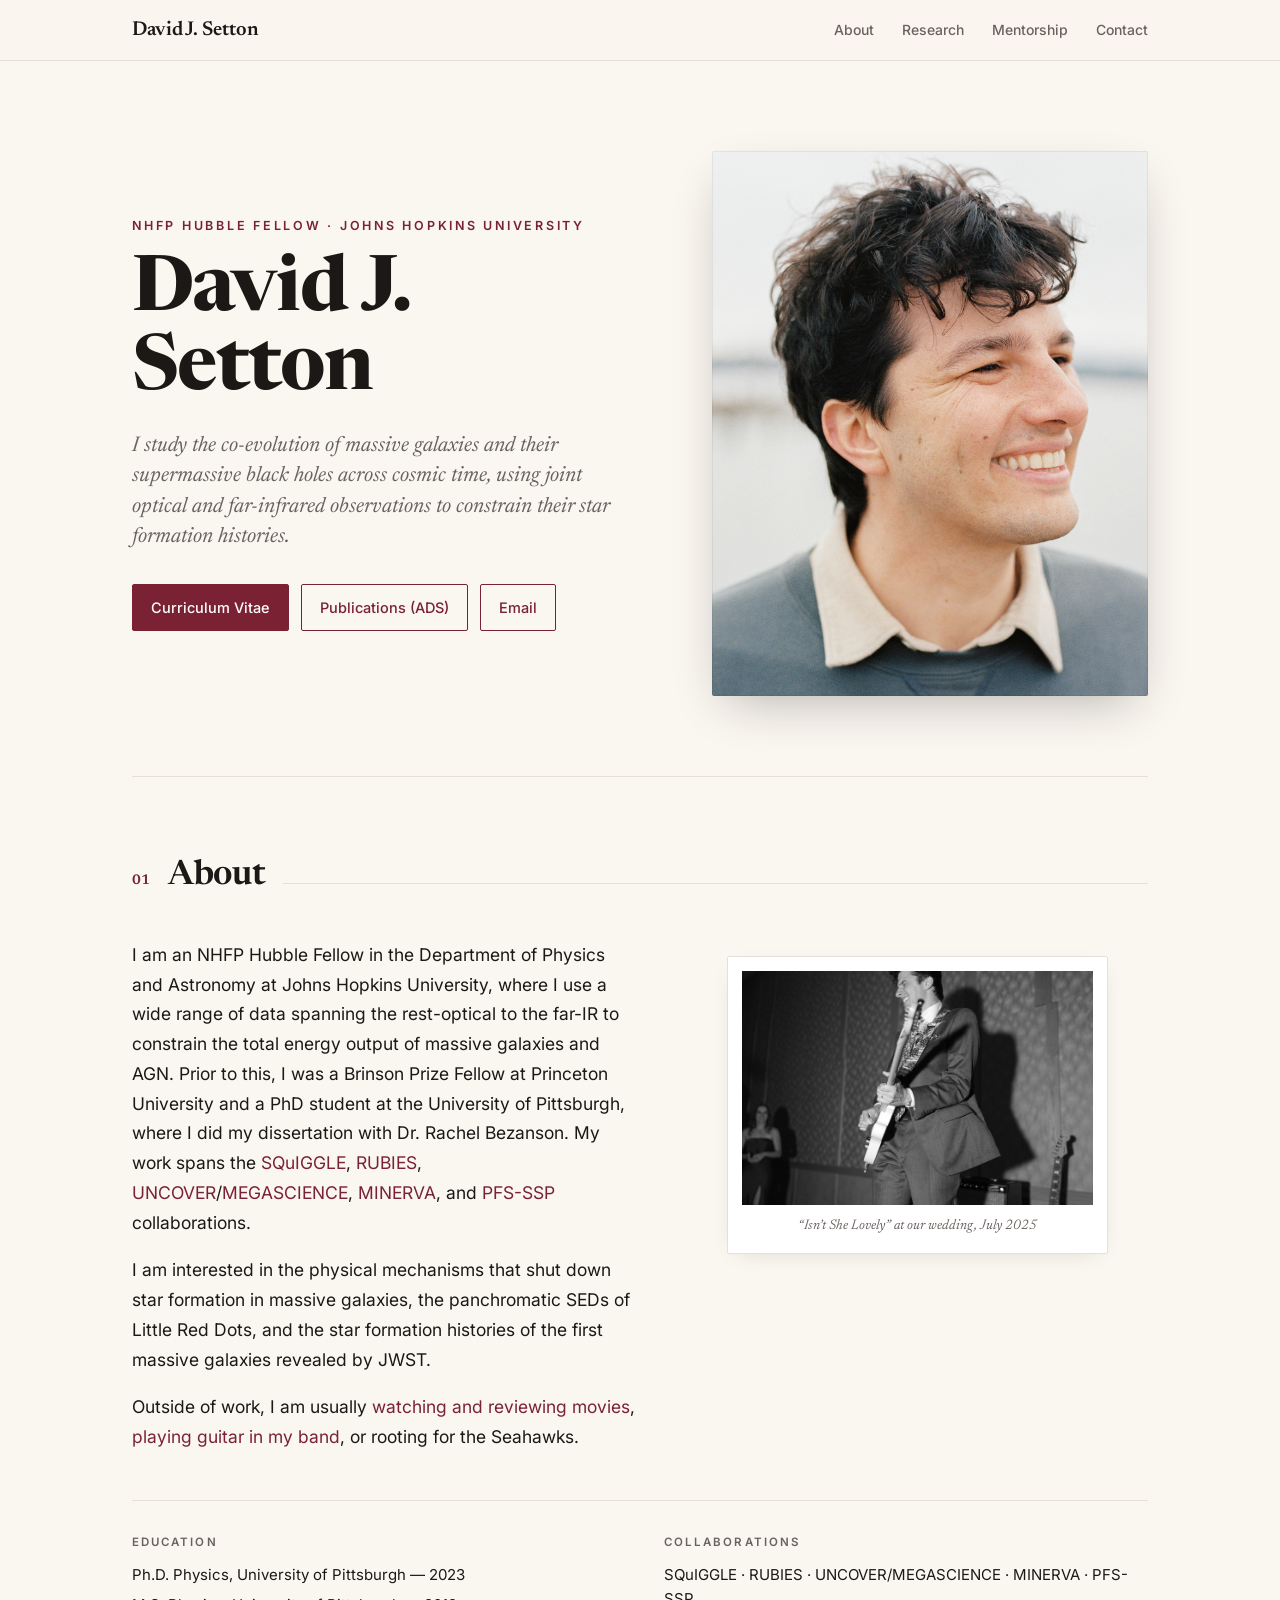
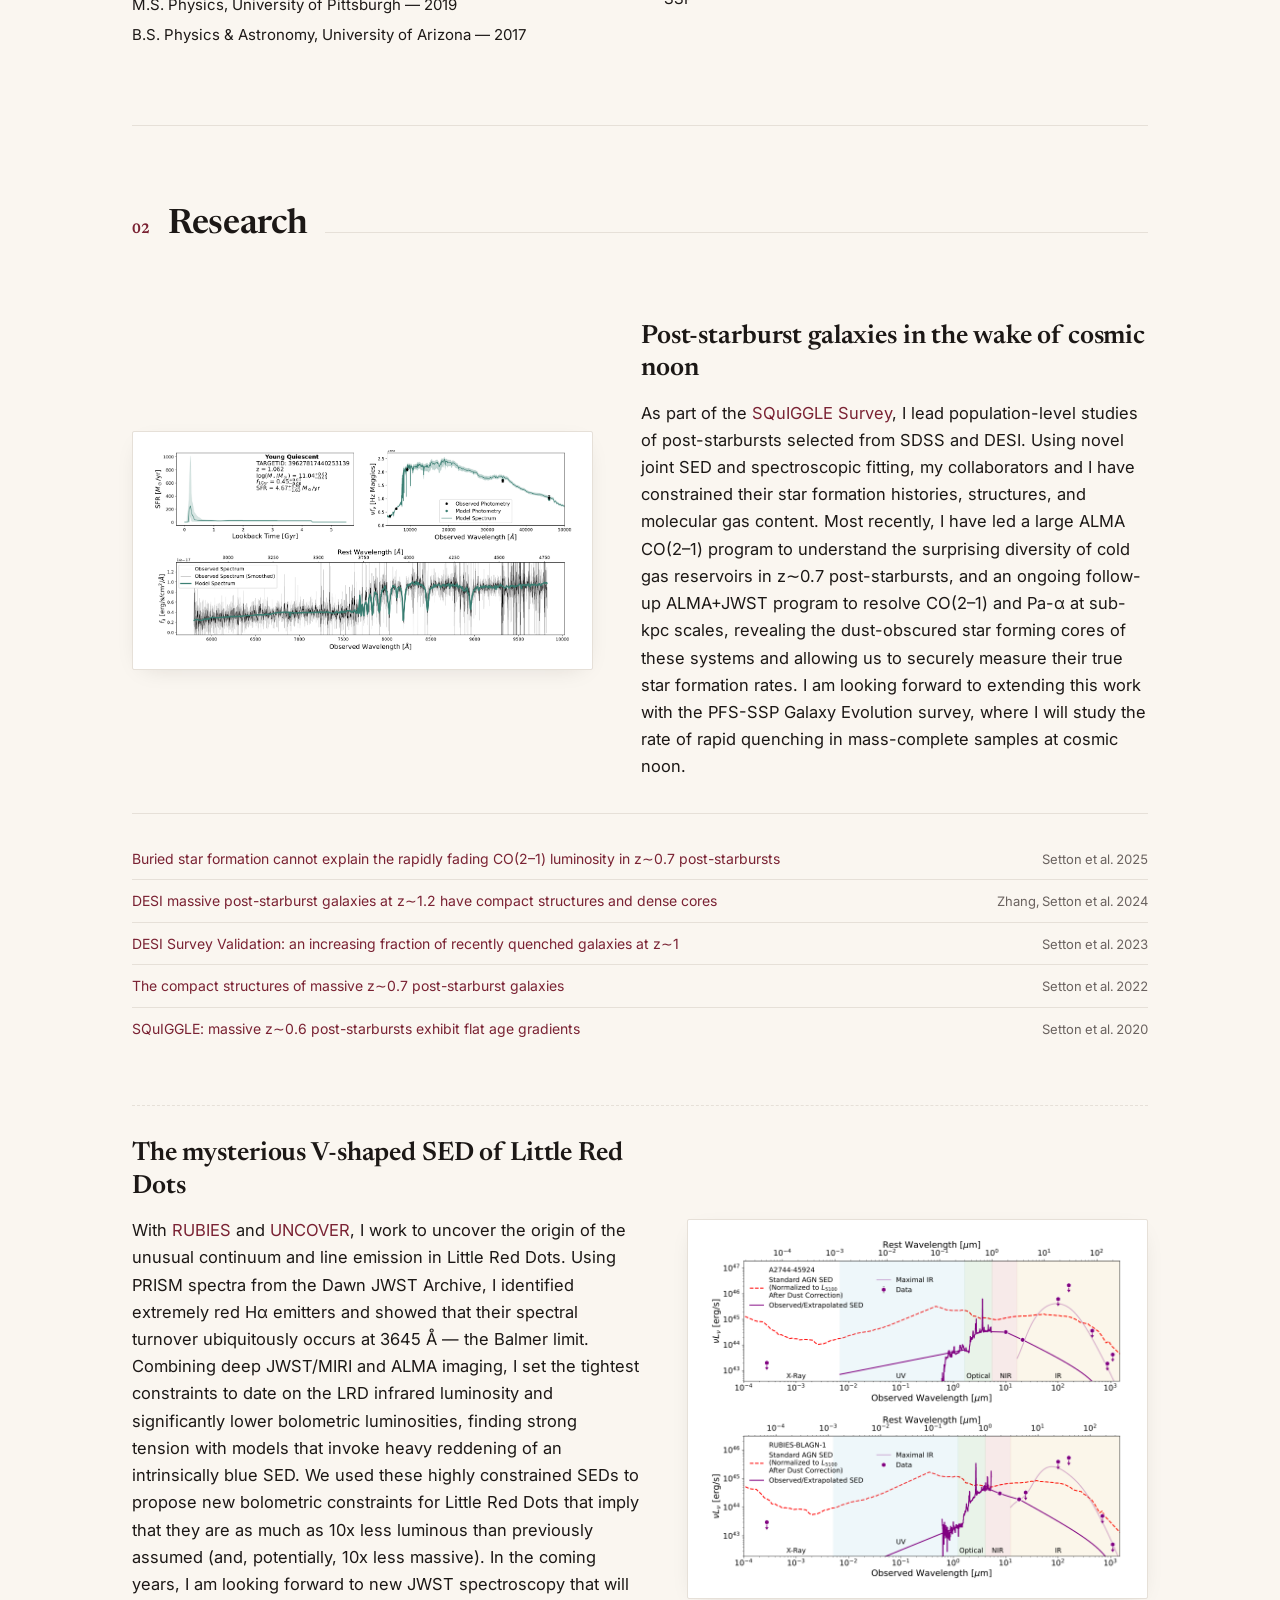
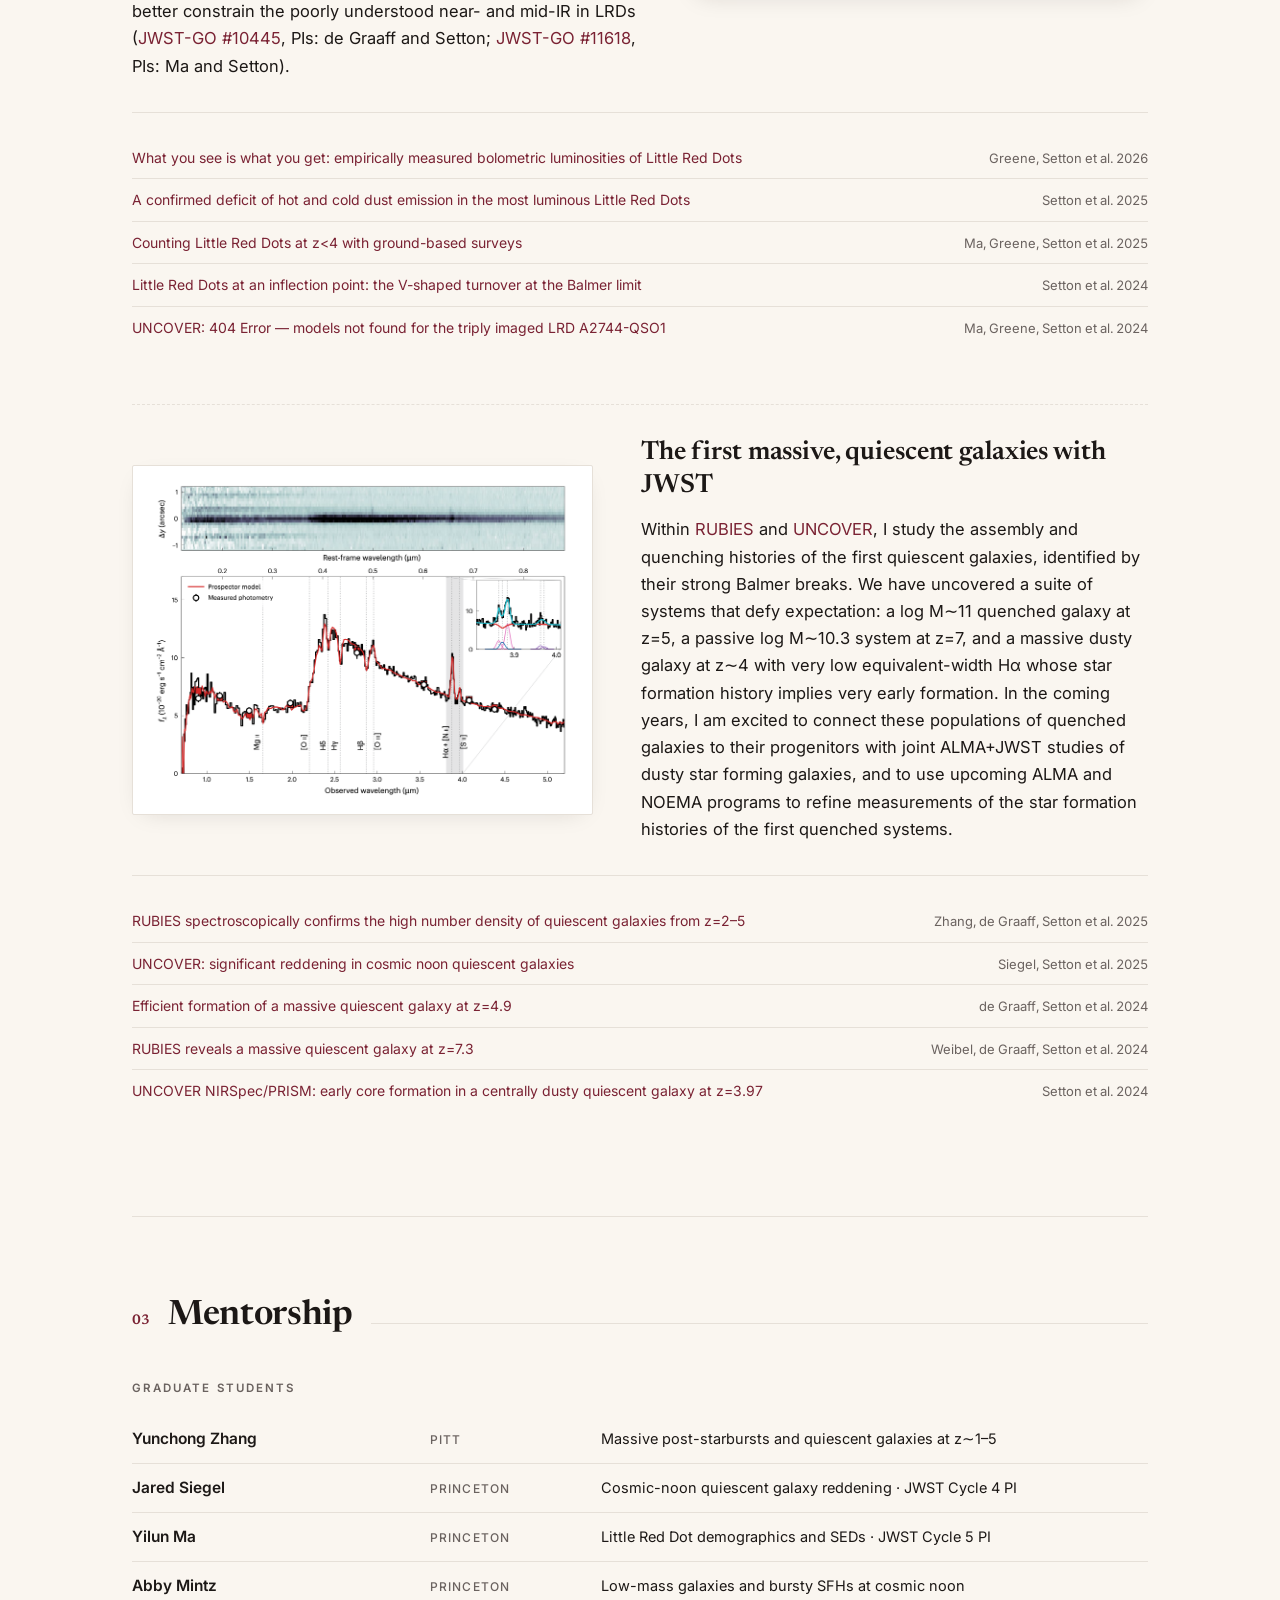
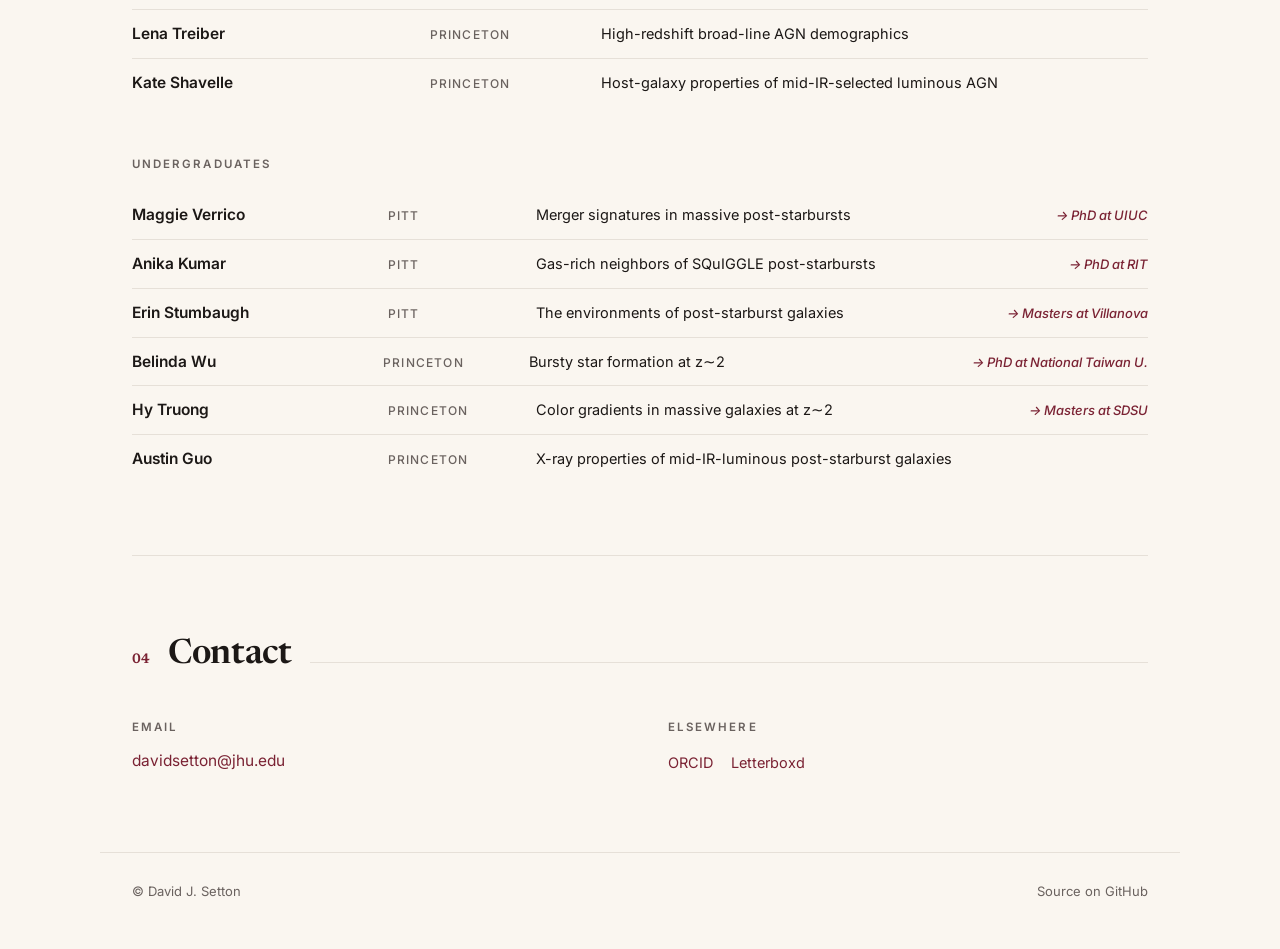
==== index.html @ 5618e0fa "Personal site: About — add prior positions sentence Note Brinson Prize Fellowship at Princeton and P" ====
<!doctype html>
<html lang="en">
<head>
  <meta charset="utf-8">
  <meta name="viewport" content="width=device-width, initial-scale=1">
  <title>David J. Setton — Astrophysicist</title>
  <meta name="description" content="David J. Setton — NHFP Hubble Fellow at Johns Hopkins University. Spectral energy distribution modeling of massive galaxies across cosmic time.">
  <link rel="preconnect" href="https://fonts.googleapis.com">
  <link rel="preconnect" href="https://fonts.gstatic.com" crossorigin>
  <link href="https://fonts.googleapis.com/css2?family=Newsreader:ital,opsz,wght@0,6..72,400..700;1,6..72,400..600&family=Inter:wght@400;500;600&display=swap" rel="stylesheet">
  <link rel="stylesheet" href="assets/css/main.css">
</head>
<body>

<nav class="top">
  <div class="inner">
    <span class="name">David&nbsp;J.&nbsp;Setton</span>
    <ul>
      <li><a href="#about">About</a></li>
      <li><a href="#research">Research</a></li>
      <li><a href="#mentorship">Mentorship</a></li>
      <li><a href="#contact">Contact</a></li>
    </ul>
  </div>
</nav>

<main>

  <section class="hero">
    <div>
      <p class="eyebrow">
        NHFP Hubble Fellow · Johns Hopkins University
      </p>
      <h1>David&nbsp;J.<br>Setton</h1>
      <p class="lede">I study the co-evolution of massive galaxies and their supermassive black holes across cosmic time, using joint optical and far-infrared observations to constrain their star formation histories.</p>
      <div class="cta">
        <a href="assets/pdfs/CV_August_31_2026.pdf">Curriculum Vitae</a>
        <a href="https://ui.adsabs.harvard.edu/search/q=%20author%3A%22setton%2C%20david%22&sort=date%20desc%2C%20bibcode%20desc">Publications (ADS)</a>
        <a href="mailto:davidsetton@jhu.edu">Email</a>
      </div>
    </div>
    <div class="hero-img">
      <img src="images/engagement_headshot.jpeg" alt="David J. Setton">
    </div>
  </section>

  <section id="about">
    <div class="section-head">
      <span class="num">01</span>
      <h2>About</h2>
      <span class="rule"></span>
    </div>
    <div class="about-layout">
      <div class="about-top">
        <div class="content">
          <p>I am an NHFP Hubble Fellow in the Department of Physics and Astronomy at Johns Hopkins University, where I use a wide range of data spanning the rest-optical to the far-IR to constrain the total energy output of massive galaxies and AGN. Prior to this, I was a Brinson Prize Fellow at Princeton University and a PhD student at the University of Pittsburgh, where I did my dissertation with Dr. Rachel Bezanson. My work spans the <a href="http://squigglesurvey.github.io">SQuIGGLE</a>, <a href="https://annadeg.github.io/projects/RUBIES/">RUBIES</a>, <a href="https://jwst-uncover.github.io/">UNCOVER</a>/<a href="https://jwst-uncover.github.io/megascience/">MEGASCIENCE</a>, <a href="https://minerva.colorado.edu/">MINERVA</a>, and <a href="https://ui.adsabs.harvard.edu/abs/2022arXiv220614908G/abstract">PFS-SSP</a> collaborations.</p>
          <p>I am interested in the physical mechanisms that shut down star formation in massive galaxies, the panchromatic SEDs of Little Red Dots, and the star formation histories of the first massive galaxies revealed by JWST.</p>
          <p>Outside of work, I am usually <a href="https://letterboxd.com/davidsetton/">watching and reviewing movies</a>, <a href="https://www.youtube.com/watch?v=kAU-MHYpImw">playing guitar in my band</a>, or rooting for the Seahawks.</p>
        </div>
        <figure class="figure">
          <img src="images/guitar_reception.jpg" alt='David playing "Isn&rsquo;t She Lovely" at his wedding reception'>
          <figcaption>“Isn&rsquo;t She Lovely” at our wedding, July 2025</figcaption>
        </figure>
      </div>
      <div class="about-meta">
        <div class="meta">
          <h4>Education</h4>
          <p>Ph.D. Physics, University of Pittsburgh — 2023</p>
          <p>M.S. Physics, University of Pittsburgh — 2019</p>
          <p>B.S. Physics &amp; Astronomy, University of Arizona — 2017</p>
        </div>
        <div class="meta">
          <h4>Collaborations</h4>
          <p>SQuIGGLE · RUBIES · UNCOVER/MEGASCIENCE · MINERVA · PFS-SSP</p>
        </div>
      </div>
    </div>
  </section>

  <section id="research">
    <div class="section-head">
      <span class="num">02</span>
      <h2>Research</h2>
      <span class="rule"></span>
    </div>

    <div class="research-item">
      <div class="research-top">
        <div class="figure"><img src="images/psb_spec_fit.png" alt="SED + spectral fit of a post-starburst galaxy"></div>
        <div class="content">
          <h3>Post-starburst galaxies in the wake of cosmic noon</h3>
          <p>As part of the <a href="http://squigglesurvey.github.io">SQuIGGLE Survey</a>, I lead population-level studies of post-starbursts selected from SDSS and DESI. Using novel joint SED and spectroscopic fitting, my collaborators and I have constrained their star formation histories, structures, and molecular gas content. Most recently, I have led a large ALMA CO(2–1) program to understand the surprising diversity of cold gas reservoirs in z∼0.7 post-starbursts, and an ongoing follow-up ALMA+JWST program to resolve CO(2–1) and Pa-α at sub-kpc scales, revealing the dust-obscured star forming cores of these systems and allowing us to securely measure their true star formation rates. I am looking forward to extending this work with the PFS-SSP Galaxy Evolution survey, where I will study the rate of rapid quenching in mass-complete samples at cosmic noon.</p>
        </div>
      </div>
      <ul class="papers">
        <li><a href="https://ui.adsabs.harvard.edu/abs/2025arXiv250900148S/abstract">Buried star formation cannot explain the rapidly fading CO(2–1) luminosity in z∼0.7 post-starbursts</a><span class="authors">Setton et al. 2025</span></li>
        <li><a href="https://ui.adsabs.harvard.edu/abs/2024ApJ...976...36Z/abstract">DESI massive post-starburst galaxies at z∼1.2 have compact structures and dense cores</a><span class="authors">Zhang, Setton et al. 2024</span></li>
        <li><a href="https://ui.adsabs.harvard.edu/abs/2023ApJ...947L..31S/abstract">DESI Survey Validation: an increasing fraction of recently quenched galaxies at z∼1</a><span class="authors">Setton et al. 2023</span></li>
        <li><a href="https://ui.adsabs.harvard.edu/abs/2022ApJ...931...51S/abstract">The compact structures of massive z∼0.7 post-starburst galaxies</a><span class="authors">Setton et al. 2022</span></li>
        <li><a href="https://ui.adsabs.harvard.edu/abs/2020ApJ...905...79S/abstract">SQuIGGLE: massive z∼0.6 post-starbursts exhibit flat age gradients</a><span class="authors">Setton et al. 2020</span></li>
      </ul>
    </div>

    <div class="research-item reverse">
      <div class="research-top">
        <div class="figure"><img src="images/Greene26.png" alt="Panchromatic SEDs of Little Red Dots"></div>
        <div class="content">
          <h3>The mysterious V-shaped SED of Little Red Dots</h3>
          <p>With <a href="https://annadeg.github.io/projects/RUBIES/">RUBIES</a> and <a href="https://jwst-uncover.github.io/">UNCOVER</a>, I work to uncover the origin of the unusual continuum and line emission in Little Red Dots. Using PRISM spectra from the Dawn JWST Archive, I identified extremely red Hα emitters and showed that their spectral turnover ubiquitously occurs at 3645 Å — the Balmer limit. Combining deep JWST/MIRI and ALMA imaging, I set the tightest constraints to date on the LRD infrared luminosity and significantly lower bolometric luminosities, finding strong tension with models that invoke heavy reddening of an intrinsically blue SED. We used these highly constrained SEDs to propose new bolometric constraints for Little Red Dots that imply that they are as much as 10x less luminous than previously assumed (and, potentially, 10x less massive). In the coming years, I am looking forward to new JWST spectroscopy that will better constrain the poorly understood near- and mid-IR in LRDs (<a href="https://www.stsci.edu/jwst/science-execution/program-information?id=10445">JWST-GO #10445</a>, PIs: de Graaff and Setton; <a href="https://www.stsci.edu/jwst/science-execution/program-information?id=11618">JWST-GO #11618</a>, PIs: Ma and Setton).</p>
        </div>
      </div>
      <ul class="papers">
        <li><a href="https://ui.adsabs.harvard.edu/abs/2025arXiv250905434G/abstract">What you see is what you get: empirically measured bolometric luminosities of Little Red Dots</a><span class="authors">Greene, Setton et al. 2026</span></li>
        <li><a href="https://ui.adsabs.harvard.edu/abs/2025arXiv250302059S/abstract">A confirmed deficit of hot and cold dust emission in the most luminous Little Red Dots</a><span class="authors">Setton et al. 2025</span></li>
        <li><a href="https://ui.adsabs.harvard.edu/abs/2025arXiv250408032M/abstract">Counting Little Red Dots at z&lt;4 with ground-based surveys</a><span class="authors">Ma, Greene, Setton et al. 2025</span></li>
        <li><a href="https://ui.adsabs.harvard.edu/abs/2024arXiv241103424S/abstract">Little Red Dots at an inflection point: the V-shaped turnover at the Balmer limit</a><span class="authors">Setton et al. 2024</span></li>
        <li><a href="https://ui.adsabs.harvard.edu/abs/2024arXiv241006257M/abstract">UNCOVER: 404 Error — models not found for the triply imaged LRD A2744-QSO1</a><span class="authors">Ma, Greene, Setton et al. 2024</span></li>
      </ul>
    </div>

    <div class="research-item">
      <div class="research-top">
        <div class="figure"><img src="images/z5_qg_sfh.png" alt="Star formation history of a z=5 quiescent galaxy"></div>
        <div class="content">
          <h3>The first massive, quiescent galaxies with JWST</h3>
          <p>Within <a href="https://annadeg.github.io/projects/RUBIES/">RUBIES</a> and <a href="https://jwst-uncover.github.io/">UNCOVER</a>, I study the assembly and quenching histories of the first quiescent galaxies, identified by their strong Balmer breaks. We have uncovered a suite of systems that defy expectation: a log M∼11 quenched galaxy at z=5, a passive log M∼10.3 system at z=7, and a massive dusty galaxy at z∼4 with very low equivalent-width Hα whose star formation history implies very early formation. In the coming years, I am excited to connect these populations of quenched galaxies to their progenitors with joint ALMA+JWST studies of dusty star forming galaxies, and to use upcoming ALMA and NOEMA programs to refine measurements of the star formation histories of the first quenched systems.</p>
        </div>
      </div>
      <ul class="papers">
        <li><a href="https://ui.adsabs.harvard.edu/abs/2025arXiv250808577Z/abstract">RUBIES spectroscopically confirms the high number density of quiescent galaxies from z=2–5</a><span class="authors">Zhang, de Graaff, Setton et al. 2025</span></li>
        <li><a href="https://ui.adsabs.harvard.edu/abs/2025ApJ...985..125S/abstract">UNCOVER: significant reddening in cosmic noon quiescent galaxies</a><span class="authors">Siegel, Setton et al. 2025</span></li>
        <li><a href="https://ui.adsabs.harvard.edu/abs/2024NatAs.tmp..284D/abstract">Efficient formation of a massive quiescent galaxy at z=4.9</a><span class="authors">de Graaff, Setton et al. 2024</span></li>
        <li><a href="https://ui.adsabs.harvard.edu/abs/2024arXiv240903829W/abstract">RUBIES reveals a massive quiescent galaxy at z=7.3</a><span class="authors">Weibel, de Graaff, Setton et al. 2024</span></li>
        <li><a href="https://ui.adsabs.harvard.edu/abs/2024ApJ...974..145S/abstract">UNCOVER NIRSpec/PRISM: early core formation in a centrally dusty quiescent galaxy at z=3.97</a><span class="authors">Setton et al. 2024</span></li>
      </ul>
    </div>
  </section>

  <section id="mentorship">
    <div class="section-head">
      <span class="num">03</span>
      <h2>Mentorship</h2>
      <span class="rule"></span>
    </div>

    <div class="students-block">
      <h4 class="students-heading">Graduate Students</h4>
      <ul class="students-list">
        <li>
          <a class="name" href="https://yunchongzhang-astro.github.io/">Yunchong Zhang</a>
          <span class="school">Pitt</span>
          <span class="topic">Massive post-starbursts and quiescent galaxies at z∼1–5</span>
        </li>
        <li>
          <a class="name" href="https://jaredcsiegel.github.io/">Jared Siegel</a>
          <span class="school">Princeton</span>
          <span class="topic">Cosmic-noon quiescent galaxy reddening · JWST Cycle 4 PI</span>
        </li>
        <li>
          <a class="name" href="https://web.astro.princeton.edu/people/yilun-ma">Yilun Ma</a>
          <span class="school">Princeton</span>
          <span class="topic">Little Red Dot demographics and SEDs · JWST Cycle 5 PI</span>
        </li>
        <li>
          <a class="name" href="https://web.astro.princeton.edu/people/abby-mintz">Abby Mintz</a>
          <span class="school">Princeton</span>
          <span class="topic">Low-mass galaxies and bursty SFHs at cosmic noon</span>
        </li>
        <li>
          <a class="name" href="https://web.astro.princeton.edu/people/helena-treiber">Lena Treiber</a>
          <span class="school">Princeton</span>
          <span class="topic">High-redshift broad-line AGN demographics</span>
        </li>
        <li>
          <a class="name" href="https://web.astro.princeton.edu/people/kate-shavelle">Kate Shavelle</a>
          <span class="school">Princeton</span>
          <span class="topic">Host-galaxy properties of mid-IR-selected luminous AGN</span>
        </li>
      </ul>
    </div>

    <div class="students-block">
      <h4 class="students-heading">Undergraduates</h4>
      <ul class="students-list alumni">
        <li>
          <a class="name" href="https://mverrico.github.io/">Maggie Verrico</a>
          <span class="school">Pitt</span>
          <span class="topic">Merger signatures in massive post-starbursts</span>
          <span class="placement">→ PhD at UIUC</span>
        </li>
        <li>
          <a class="name" href="https://anika-kumar.github.io/">Anika Kumar</a>
          <span class="school">Pitt</span>
          <span class="topic">Gas-rich neighbors of SQuIGGLE post-starbursts</span>
          <span class="placement">→ PhD at RIT</span>
        </li>
        <li>
          <span class="name">Erin Stumbaugh</span>
          <span class="school">Pitt</span>
          <span class="topic">The environments of post-starburst galaxies</span>
          <span class="placement">→ Masters at Villanova</span>
        </li>
        <li>
          <span class="name">Belinda Wu</span>
          <span class="school">Princeton</span>
          <span class="topic">Bursty star formation at z∼2</span>
          <span class="placement">→ PhD at National Taiwan U.</span>
        </li>
        <li>
          <span class="name">Hy Truong</span>
          <span class="school">Princeton</span>
          <span class="topic">Color gradients in massive galaxies at z∼2</span>
          <span class="placement">→ Masters at SDSU</span>
        </li>
        <li>
          <span class="name">Austin Guo</span>
          <span class="school">Princeton</span>
          <span class="topic">X-ray properties of mid-IR-luminous post-starburst galaxies</span>
          <span class="placement"></span>
        </li>
      </ul>
    </div>
  </section>

  <section id="contact">
    <div class="section-head">
      <span class="num">04</span>
      <h2>Contact</h2>
      <span class="rule"></span>
    </div>
    <div class="contact-grid">
      <div>
        <h4>Email</h4>
        <p><a href="mailto:davidsetton@jhu.edu">davidsetton@jhu.edu</a></p>
      </div>
      <div>
        <h4>Elsewhere</h4>
        <div class="socials">
          <a href="https://orcid.org/0000-0003-4075-7393">ORCID</a>
          <a href="https://letterboxd.com/davidsetton/">Letterboxd</a>
        </div>
      </div>
    </div>
  </section>

</main>

<footer>
  <span>© David J. Setton</span>
  <span><a href="https://github.com/davidjsetton/davidjsetton.github.io">Source on GitHub</a></span>
</footer>

</body>
</html>
---- assets/css/main.css ----
:root {
  --ink: #1c1816;
  --muted: #6a625f;
  --rule: #e6e0d8;
  --bg: #faf6f0;
  --panel: #ffffff;
  --accent: #7a2233;
  --accent-soft: #b7556a;
  --max: 1080px;
  --display: "Newsreader", "Times New Roman", serif;
  --sans: "Inter", -apple-system, BlinkMacSystemFont, "Segoe UI", Helvetica, Arial, sans-serif;
}
* { box-sizing: border-box; }
html { scroll-behavior: smooth; }
body {
  margin: 0;
  font-family: var(--sans);
  font-size: 16.5px;
  line-height: 1.6;
  color: var(--ink);
  background: var(--bg);
  -webkit-font-smoothing: antialiased;
}
a { color: var(--accent); text-decoration: none; }
a:hover { text-decoration: underline; text-decoration-thickness: 1px; text-underline-offset: 3px; }

/* TOP NAV */
nav.top {
  position: sticky; top: 0; z-index: 10;
  background: rgba(250,246,240,0.94);
  backdrop-filter: saturate(180%) blur(10px);
  border-bottom: 1px solid var(--rule);
}
nav.top .inner {
  max-width: var(--max); margin: 0 auto;
  display: flex; justify-content: space-between; align-items: center;
  padding: 14px 32px;
}
nav.top .name {
  font-family: var(--display); font-size: 20px; font-weight: 600;
  font-variation-settings: "opsz" 24;
  letter-spacing: -0.005em;
}
nav.top ul { display: flex; gap: 28px; list-style: none; margin: 0; padding: 0; font-size: 14px; }
nav.top a { color: var(--muted); font-weight: 500; }
nav.top a:hover { color: var(--accent); text-decoration: none; }

main { max-width: var(--max); margin: 0 auto; padding: 0 32px; }

/* HERO */
.hero {
  display: grid;
  grid-template-columns: 1.2fr 1fr;
  gap: 56px;
  align-items: center;
  padding: 90px 0 80px;
  border-bottom: 1px solid var(--rule);
}
.hero .eyebrow {
  font-size: 12.5px;
  text-transform: uppercase;
  letter-spacing: 0.22em;
  color: var(--accent);
  font-weight: 600;
  margin: 0 0 6px;
  line-height: 1.5;
}
.hero .eyebrow .sub {
  display: block;
  color: var(--muted);
  font-weight: 500;
  letter-spacing: 0.18em;
  margin-top: 4px;
}
.hero h1 {
  font-family: var(--display);
  font-size: clamp(48px, 6vw, 80px);
  line-height: 1.02;
  font-weight: 700;
  font-variation-settings: "opsz" 72;
  margin: 18px 0 22px;
  letter-spacing: -0.02em;
}
.hero .lede {
  font-family: var(--display);
  font-size: 21px;
  font-weight: 400;
  font-style: italic;
  font-variation-settings: "opsz" 36;
  color: var(--muted);
  line-height: 1.45;
  margin: 0 0 30px;
  max-width: 42ch;
}
.hero .cta { display: flex; gap: 12px; flex-wrap: wrap; }
.hero .cta a {
  display: inline-block;
  padding: 11px 18px;
  border: 1px solid var(--accent);
  color: var(--accent);
  font-weight: 500;
  font-size: 14.5px;
  border-radius: 2px;
  transition: background .15s, color .15s;
}
.hero .cta a:first-child { background: var(--accent); color: #fff; }
.hero .cta a:hover { background: var(--accent); color: #fff; text-decoration: none; }
.hero .cta a:first-child:hover { background: #5e1828; border-color: #5e1828; }
.hero-img {
  position: relative;
  aspect-ratio: 4 / 5;
  overflow: hidden;
  border-radius: 2px;
  box-shadow: 0 18px 48px -16px rgba(28,24,22,0.32);
}
.hero-img::after {
  content: "";
  position: absolute; inset: 0;
  box-shadow: inset 0 0 0 1px rgba(0,0,0,0.06);
}
.hero-img img { width: 100%; height: 100%; object-fit: cover; display: block; }

section { padding: 72px 0; border-bottom: 1px solid var(--rule); }
section:last-of-type { border-bottom: none; }
.section-head {
  display: flex; align-items: baseline; gap: 18px;
  margin-bottom: 36px;
}
.section-head .num {
  font-family: var(--display); font-size: 14px; color: var(--accent);
  font-feature-settings: "tnum"; font-weight: 600;
  font-variation-settings: "opsz" 14;
}
.section-head h2 {
  font-family: var(--display);
  font-size: 34px;
  font-weight: 600;
  font-variation-settings: "opsz" 60;
  margin: 0;
  letter-spacing: -0.01em;
}
.section-head .rule { flex: 1; height: 1px; background: var(--rule); }

/* MENTORSHIP */
.students-block + .students-block { margin-top: 48px; }
.students-heading {
  font-family: var(--sans); font-size: 11.5px;
  text-transform: uppercase; letter-spacing: 0.18em;
  color: var(--muted); font-weight: 600;
  margin: 0 0 18px;
}
.students-list { list-style: none; padding: 0; margin: 0; }
.students-list li {
  display: grid;
  grid-template-columns: minmax(170px, 1.3fr) minmax(110px, 0.7fr) 2.6fr;
  gap: 24px;
  align-items: baseline;
  padding: 13px 0;
  border-top: 1px solid var(--rule);
}
.students-list.alumni li {
  grid-template-columns: minmax(170px, 1.3fr) minmax(110px, 0.7fr) 2.4fr minmax(160px, auto);
}
.students-list li:first-child { border-top: none; }
.students-list .name {
  font-weight: 600; color: var(--ink);
  font-size: 15.5px; line-height: 1.3;
}
.students-list a.name { transition: color .15s; }
.students-list a.name:hover { color: var(--accent); text-decoration: none; }
.students-list .school {
  font-size: 12px; font-weight: 500;
  text-transform: uppercase; letter-spacing: 0.1em;
  color: var(--muted);
}
.students-list .topic {
  font-size: 14.5px; color: var(--ink); line-height: 1.5;
}
.students-list .placement {
  font-size: 13px; font-weight: 500; font-style: italic;
  color: var(--accent); white-space: nowrap; text-align: right;
}
/* ABOUT (prose + photo on top, education/collaborations full-width below) */
.about-layout .about-top {
  display: grid;
  grid-template-columns: 1.1fr 1fr;
  gap: 48px;
  align-items: start;
}
.about-layout .figure {
  background: var(--panel);
  padding: 14px;
  border: 1px solid var(--rule);
  border-radius: 2px;
  box-shadow: 0 6px 24px -12px rgba(28,24,22,0.18);
}
.about-layout .figure img { width: 100%; height: auto; display: block; }
.about-layout .figure figcaption {
  font-family: var(--display);
  font-size: 14px;
  color: var(--muted);
  font-style: italic;
  font-variation-settings: "opsz" 18;
  padding: 12px 4px 2px;
  text-align: center;
  line-height: 1.4;
}
.about-layout .content p {
  font-size: 17.5px; line-height: 1.7; margin: 0 0 18px; max-width: 60ch;
}
.about-layout .content p:last-of-type { margin-bottom: 0; }
.about-layout .about-meta {
  margin-top: 48px;
  padding-top: 32px;
  border-top: 1px solid var(--rule);
  display: grid;
  grid-template-columns: 1fr 1fr;
  gap: 48px;
}
.about-layout .about-meta .meta h4 {
  font-family: var(--sans); font-size: 11.5px;
  text-transform: uppercase; letter-spacing: 0.18em;
  color: var(--muted); font-weight: 600;
  margin: 0 0 12px;
}
.about-layout .about-meta .meta p {
  font-size: 15px; line-height: 1.6; margin: 0 0 6px;
}

/* RESEARCH */
.research-item { padding: 32px 0; }
.research-item + .research-item {
  border-top: 1px dashed var(--rule);
  margin-top: 24px;
}
.research-item .research-top {
  display: grid;
  grid-template-columns: 1fr 1.1fr;
  gap: 48px;
  align-items: center;
}
.research-item.reverse .research-top { grid-template-columns: 1.1fr 1fr; }
.research-item.reverse .research-top .figure { order: 2; }
.research-item .figure {
  background: var(--panel);
  padding: 18px;
  border: 1px solid var(--rule);
  border-radius: 2px;
  box-shadow: 0 6px 24px -12px rgba(28,24,22,0.18);
}
.research-item .figure img { width: 100%; height: auto; display: block; }
.research-item h3 {
  font-family: var(--display); font-size: 26px; font-weight: 600;
  font-variation-settings: "opsz" 36;
  margin: 0 0 14px; line-height: 1.25; letter-spacing: -0.005em;
}
.research-item .content p { margin: 0 0 16px; line-height: 1.65; }
.research-item .content p:last-child { margin-bottom: 0; }
.papers {
  list-style: none; padding: 0;
  margin: 32px 0 0;
  padding-top: 24px;
  border-top: 1px solid var(--rule);
  font-size: 14px;
}
.papers li {
  padding: 10px 0;
  border-top: 1px solid var(--rule);
  line-height: 1.5;
  display: flex;
  justify-content: space-between;
  gap: 24px;
  align-items: baseline;
}
.papers li:first-child { border-top: none; }
.papers li a { flex: 1; }
.papers .authors {
  color: var(--muted);
  white-space: nowrap;
  font-size: 13px;
  font-variant-numeric: tabular-nums;
}

/* CONTACT */
.contact-grid {
  display: grid; grid-template-columns: 1fr 1fr; gap: 56px;
}
.contact-grid h4 {
  font-family: var(--sans); font-size: 11.5px;
  text-transform: uppercase; letter-spacing: 0.18em;
  color: var(--muted); font-weight: 600;
  margin: 0 0 12px;
}
.contact-grid p { margin: 0 0 6px; font-size: 15.5px; }
.socials { display: flex; gap: 18px; flex-wrap: wrap; font-size: 14.5px; margin-top: 14px; }

footer {
  padding: 28px 32px 48px;
  max-width: var(--max); margin: 0 auto;
  font-size: 13px; color: var(--muted);
  display: flex; justify-content: space-between; flex-wrap: wrap; gap: 10px;
  border-top: 1px solid var(--rule);
}
footer a { color: var(--muted); }
footer a:hover { color: var(--accent); }

@media (max-width: 820px) {
  .hero { grid-template-columns: 1fr; gap: 36px; padding: 60px 0 56px; }
  .hero-img { max-width: 320px; }
  .contact-grid { grid-template-columns: 1fr; gap: 32px; }
  .about-layout .about-top { grid-template-columns: 1fr; gap: 32px; }
  .about-layout .about-meta { grid-template-columns: 1fr; gap: 24px; margin-top: 32px; padding-top: 24px; }
  .about-layout .figure { max-width: 360px; }
  .students-list li,
  .students-list.alumni li {
    grid-template-columns: 1fr;
    gap: 4px;
    padding: 16px 0;
  }
  .students-list .placement { text-align: left; }
  .research-item .research-top,
  .research-item.reverse .research-top { grid-template-columns: 1fr; gap: 24px; }
  .research-item.reverse .research-top .figure { order: 0; }
  .papers li { flex-direction: column; gap: 4px; }
  .papers .authors { white-space: normal; }
  nav.top ul { gap: 16px; }
}

@media (max-width: 600px) {
  nav.top .inner {
    flex-direction: column;
    align-items: flex-start;
    gap: 6px;
    padding: 12px 24px;
  }
  nav.top ul { flex-wrap: wrap; gap: 18px; }
}
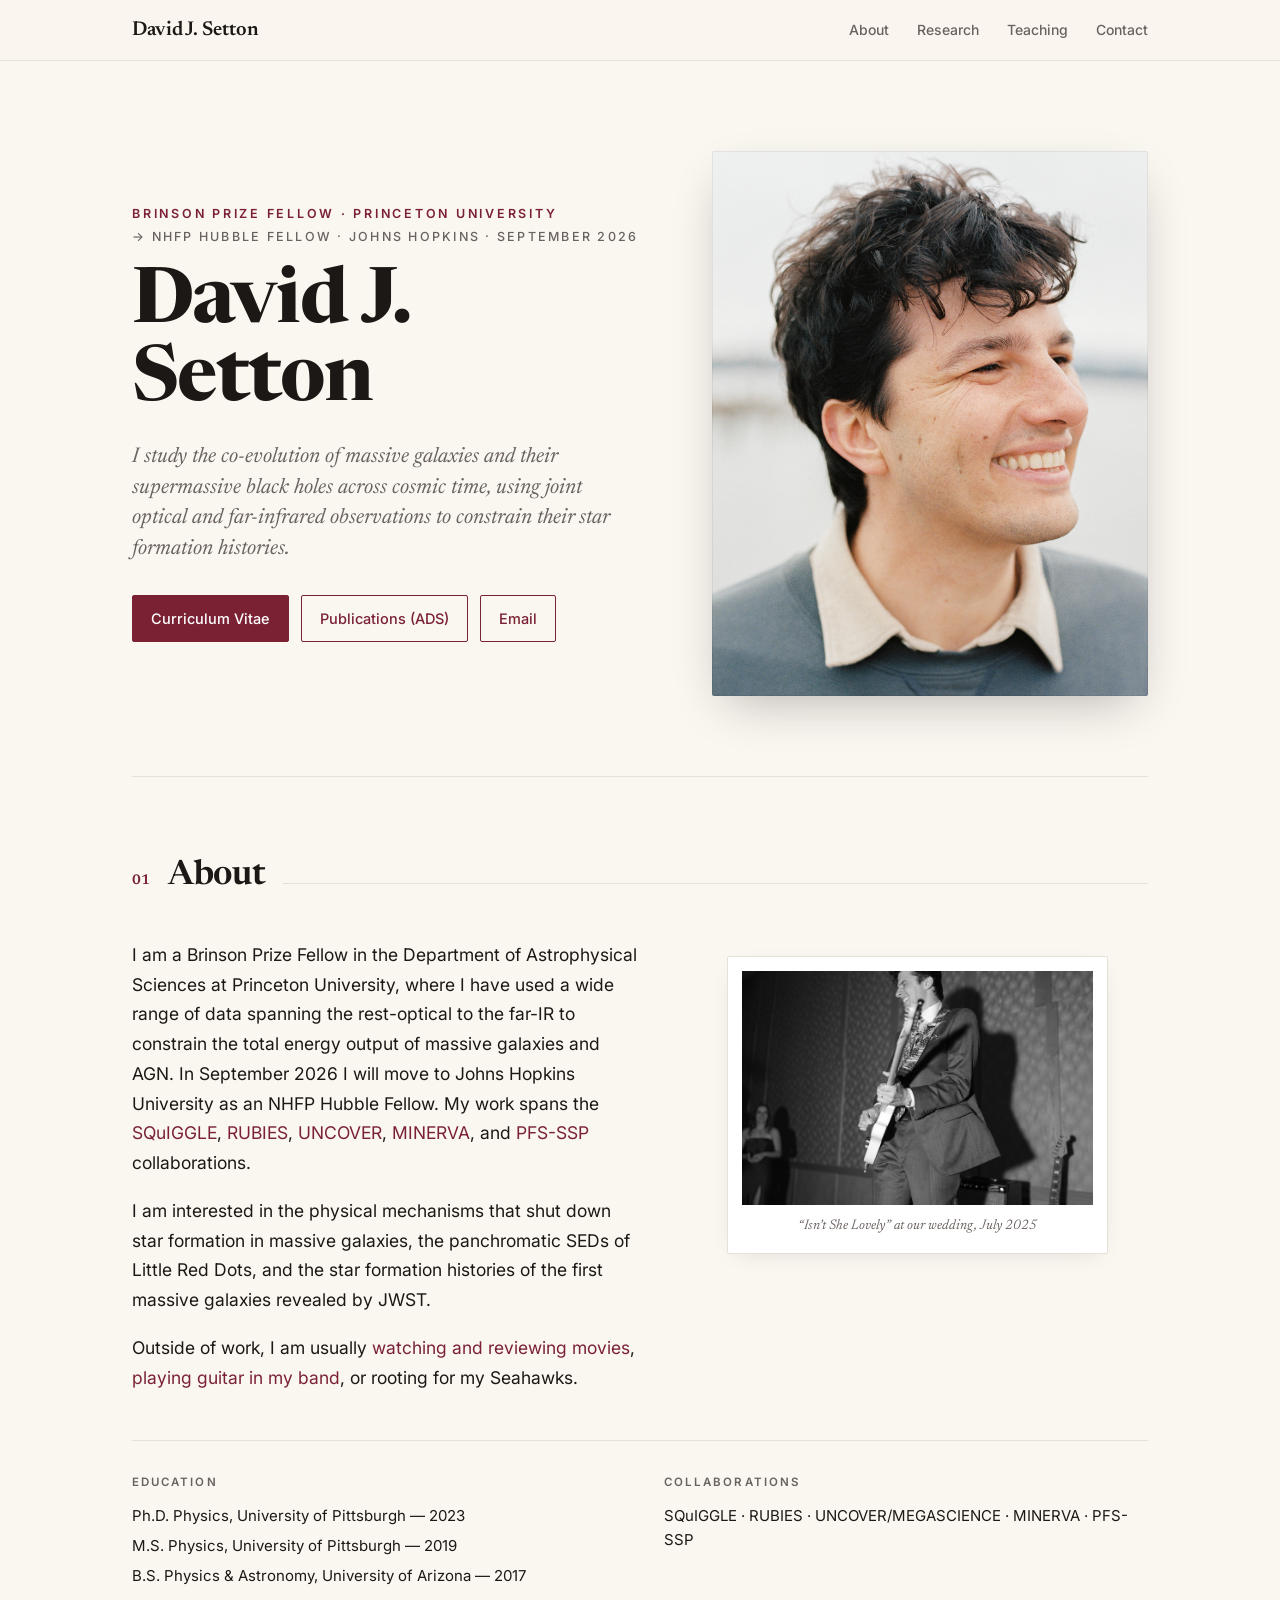
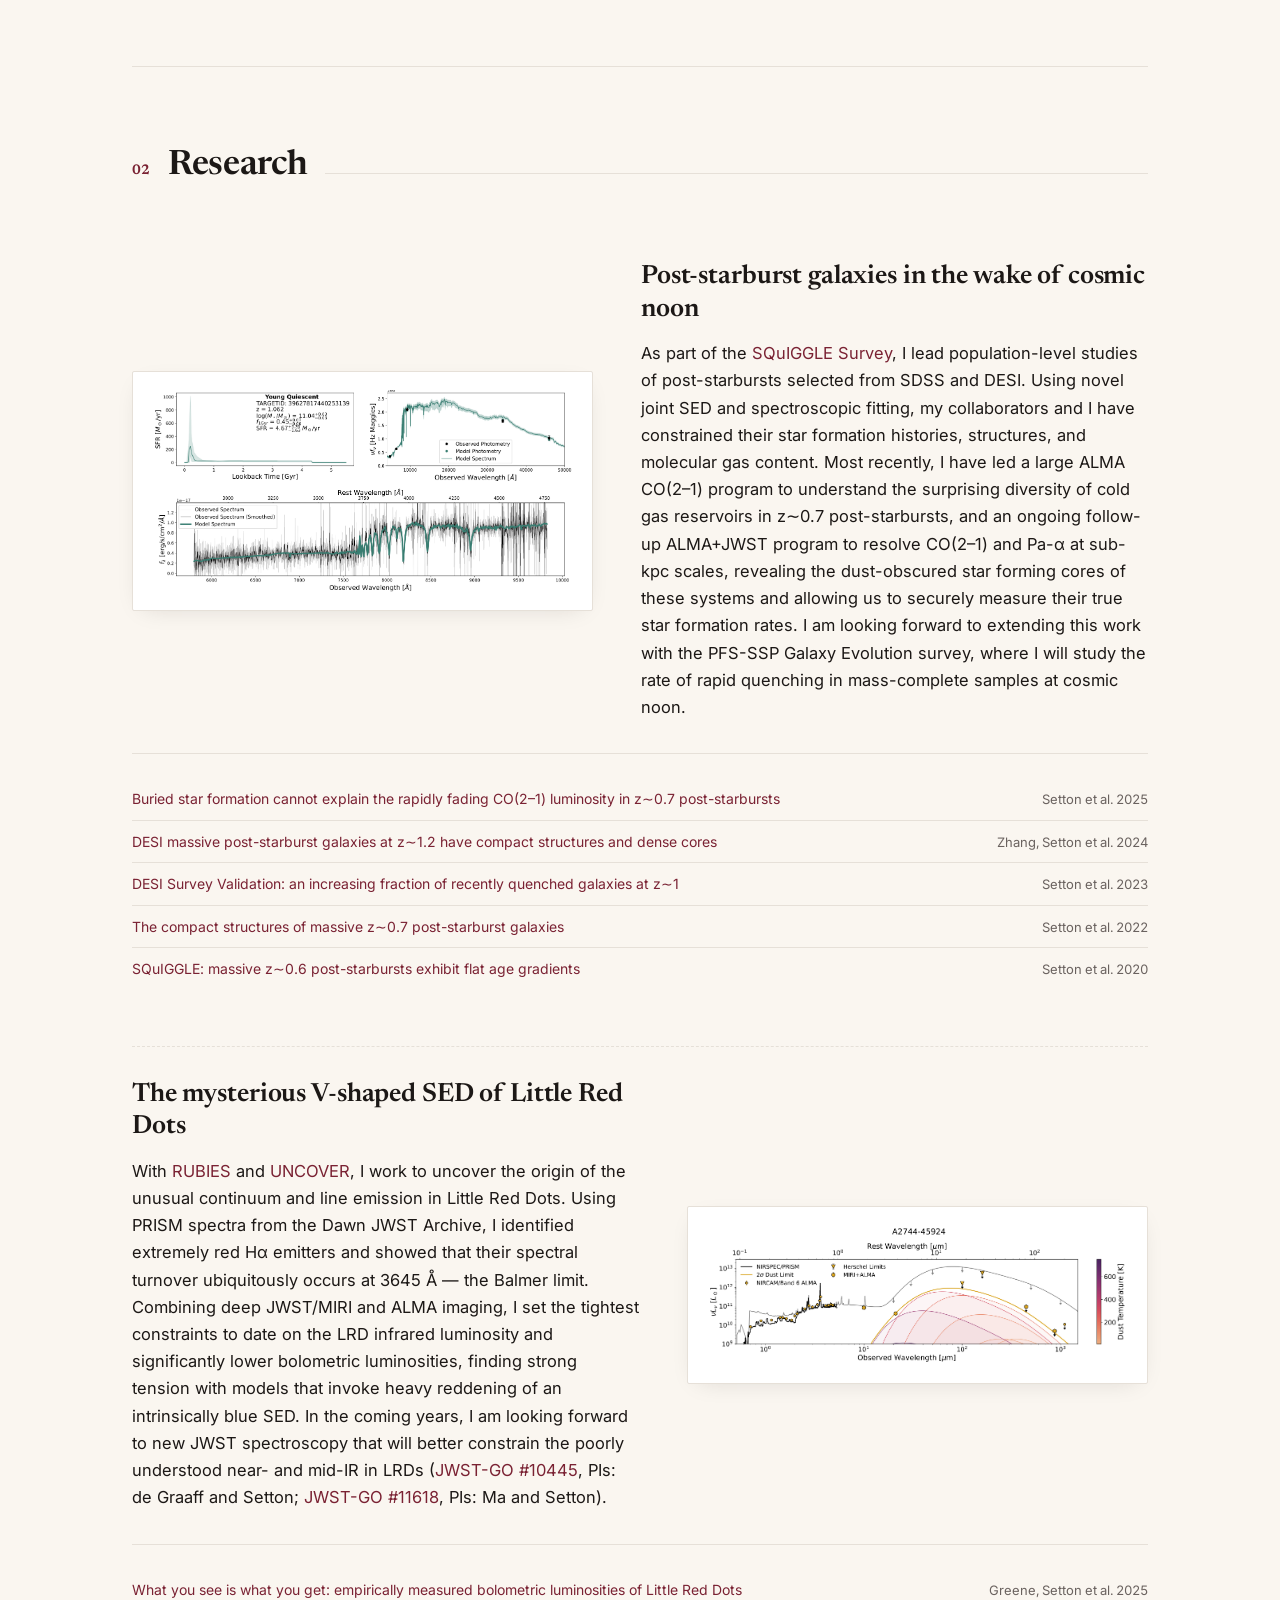
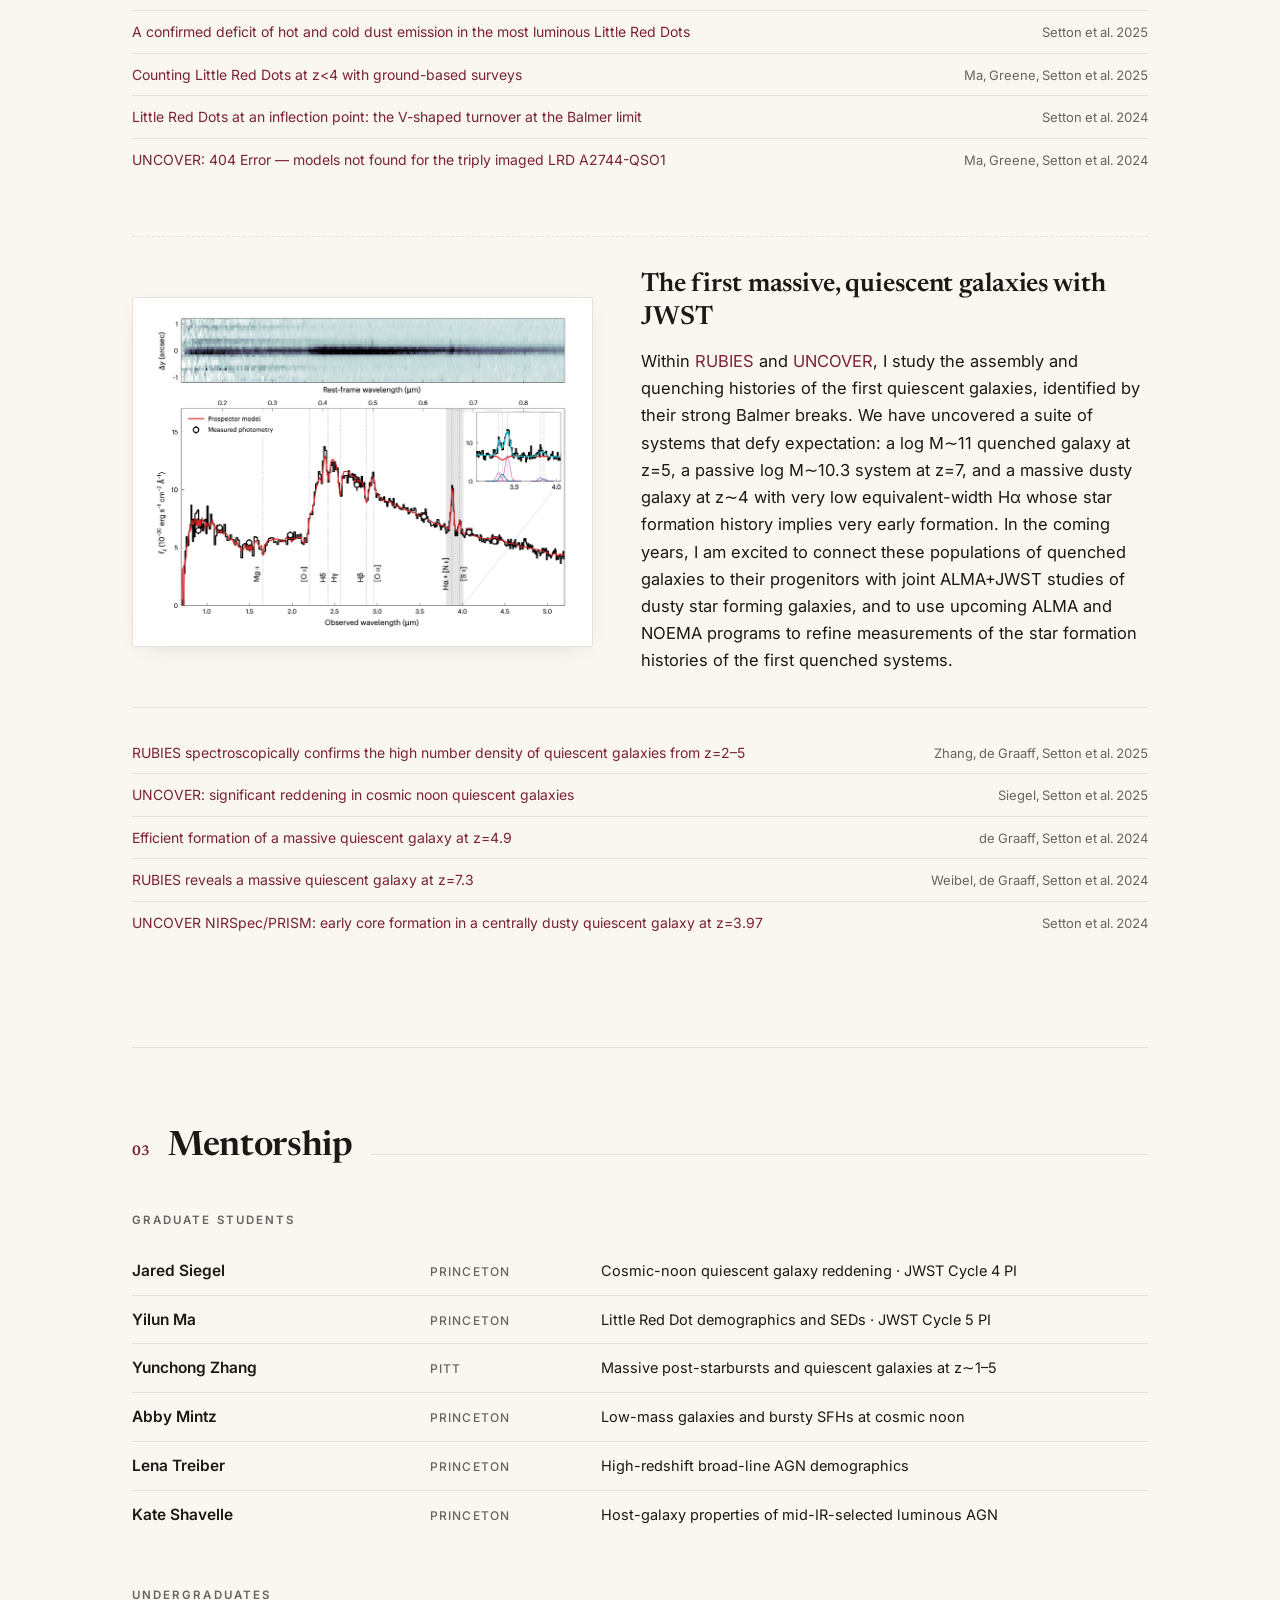
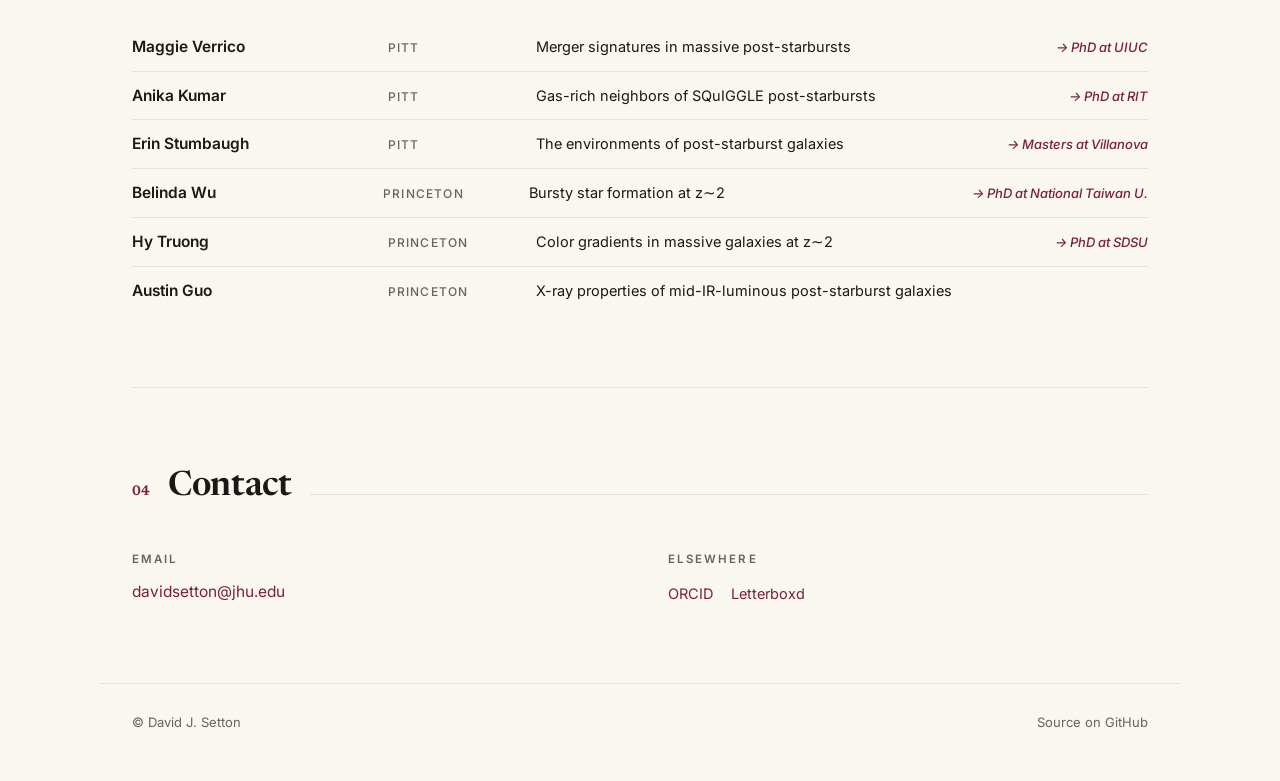
==== commit 9bcaab22: "Update contact email to davidsetton@jhu.edu Reflects move to JHU as Hubble Fellow.  Co-Authored-By: " ====
--- a/index.html
+++ b/index.html
@@ -4,7 +4,7 @@
   <meta charset="utf-8">
   <meta name="viewport" content="width=device-width, initial-scale=1">
   <title>David J. Setton — Astrophysicist</title>
-  <meta name="description" content="David J. Setton — NHFP Hubble Fellow at Johns Hopkins University. Spectral energy distribution modeling of massive galaxies across cosmic time.">
+  <meta name="description" content="David J. Setton — Brinson Prize Fellow at Princeton University, incoming NHFP Hubble Fellow at Johns Hopkins University. Spectral energy distribution modeling of massive galaxies across cosmic time.">
   <link rel="preconnect" href="https://fonts.googleapis.com">
   <link rel="preconnect" href="https://fonts.gstatic.com" crossorigin>
   <link href="https://fonts.googleapis.com/css2?family=Newsreader:ital,opsz,wght@0,6..72,400..700;1,6..72,400..600&family=Inter:wght@400;500;600&display=swap" rel="stylesheet">
@@ -18,7 +18,7 @@
     <ul>
       <li><a href="#about">About</a></li>
       <li><a href="#research">Research</a></li>
-      <li><a href="#mentorship">Mentorship</a></li>
+      <li><a href="#teaching">Teaching</a></li>
       <li><a href="#contact">Contact</a></li>
     </ul>
   </div>
@@ -29,12 +29,13 @@
   <section class="hero">
     <div>
       <p class="eyebrow">
-        NHFP Hubble Fellow · Johns Hopkins University
+        Brinson Prize Fellow · Princeton University
+        <span class="sub">→ NHFP Hubble Fellow · Johns Hopkins · September 2026</span>
       </p>
       <h1>David&nbsp;J.<br>Setton</h1>
       <p class="lede">I study the co-evolution of massive galaxies and their supermassive black holes across cosmic time, using joint optical and far-infrared observations to constrain their star formation histories.</p>
       <div class="cta">
-        <a href="assets/pdfs/CV_August_31_2026.pdf">Curriculum Vitae</a>
+        <a href="assets/pdfs/CV_June_15_2026.pdf">Curriculum Vitae</a>
         <a href="https://ui.adsabs.harvard.edu/search/q=%20author%3A%22setton%2C%20david%22&sort=date%20desc%2C%20bibcode%20desc">Publications (ADS)</a>
         <a href="mailto:davidsetton@jhu.edu">Email</a>
       </div>
@@ -53,9 +54,9 @@
     <div class="about-layout">
       <div class="about-top">
         <div class="content">
-          <p>I am an NHFP Hubble Fellow in the Department of Physics and Astronomy at Johns Hopkins University, where I use a wide range of data spanning the rest-optical to the far-IR to constrain the total energy output of massive galaxies and AGN. Prior to this, I was a Brinson Prize Fellow at Princeton University and a PhD student at the University of Pittsburgh, where I did my dissertation with Dr. Rachel Bezanson. My work spans the <a href="http://squigglesurvey.github.io">SQuIGGLE</a>, <a href="https://annadeg.github.io/projects/RUBIES/">RUBIES</a>, <a href="https://jwst-uncover.github.io/">UNCOVER</a>/<a href="https://jwst-uncover.github.io/megascience/">MEGASCIENCE</a>, <a href="https://minerva.colorado.edu/">MINERVA</a>, and <a href="https://ui.adsabs.harvard.edu/abs/2022arXiv220614908G/abstract">PFS-SSP</a> collaborations.</p>
+          <p>I am a Brinson Prize Fellow in the Department of Astrophysical Sciences at Princeton University, where I have used a wide range of data spanning the rest-optical to the far-IR to constrain the total energy output of massive galaxies and AGN. In September 2026 I will move to Johns Hopkins University as an NHFP Hubble Fellow. My work spans the <a href="http://squigglesurvey.github.io">SQuIGGLE</a>, <a href="https://annadeg.github.io/projects/RUBIES/">RUBIES</a>, <a href="https://jwst-uncover.github.io/">UNCOVER</a>, <a href="https://minerva.colorado.edu/">MINERVA</a>, and <a href="https://ui.adsabs.harvard.edu/abs/2022arXiv220614908G/abstract">PFS-SSP</a> collaborations.</p>
           <p>I am interested in the physical mechanisms that shut down star formation in massive galaxies, the panchromatic SEDs of Little Red Dots, and the star formation histories of the first massive galaxies revealed by JWST.</p>
-          <p>Outside of work, I am usually <a href="https://letterboxd.com/davidsetton/">watching and reviewing movies</a>, <a href="https://www.youtube.com/watch?v=kAU-MHYpImw">playing guitar in my band</a>, or rooting for the Seahawks.</p>
+          <p>Outside of work, I am usually <a href="https://letterboxd.com/davidsetton/">watching and reviewing movies</a>, <a href="https://www.youtube.com/watch?v=kAU-MHYpImw">playing guitar in my band</a>, or rooting for my Seahawks.</p>
         </div>
         <figure class="figure">
           <img src="images/guitar_reception.jpg" alt='David playing "Isn&rsquo;t She Lovely" at his wedding reception'>
@@ -103,14 +104,14 @@
 
     <div class="research-item reverse">
       <div class="research-top">
-        <div class="figure"><img src="images/Greene26.png" alt="Panchromatic SEDs of Little Red Dots"></div>
+        <div class="figure"><img src="images/monster_nulnu.png" alt="V-shaped SED of a Little Red Dot"></div>
         <div class="content">
           <h3>The mysterious V-shaped SED of Little Red Dots</h3>
-          <p>With <a href="https://annadeg.github.io/projects/RUBIES/">RUBIES</a> and <a href="https://jwst-uncover.github.io/">UNCOVER</a>, I work to uncover the origin of the unusual continuum and line emission in Little Red Dots. Using PRISM spectra from the Dawn JWST Archive, I identified extremely red Hα emitters and showed that their spectral turnover ubiquitously occurs at 3645 Å — the Balmer limit. Combining deep JWST/MIRI and ALMA imaging, I set the tightest constraints to date on the LRD infrared luminosity and significantly lower bolometric luminosities, finding strong tension with models that invoke heavy reddening of an intrinsically blue SED. We used these highly constrained SEDs to propose new bolometric constraints for Little Red Dots that imply that they are as much as 10x less luminous than previously assumed (and, potentially, 10x less massive). In the coming years, I am looking forward to new JWST spectroscopy that will better constrain the poorly understood near- and mid-IR in LRDs (<a href="https://www.stsci.edu/jwst/science-execution/program-information?id=10445">JWST-GO #10445</a>, PIs: de Graaff and Setton; <a href="https://www.stsci.edu/jwst/science-execution/program-information?id=11618">JWST-GO #11618</a>, PIs: Ma and Setton).</p>
+          <p>With <a href="https://annadeg.github.io/projects/RUBIES/">RUBIES</a> and <a href="https://jwst-uncover.github.io/">UNCOVER</a>, I work to uncover the origin of the unusual continuum and line emission in Little Red Dots. Using PRISM spectra from the Dawn JWST Archive, I identified extremely red Hα emitters and showed that their spectral turnover ubiquitously occurs at 3645 Å — the Balmer limit. Combining deep JWST/MIRI and ALMA imaging, I set the tightest constraints to date on the LRD infrared luminosity and significantly lower bolometric luminosities, finding strong tension with models that invoke heavy reddening of an intrinsically blue SED. In the coming years, I am looking forward to new JWST spectroscopy that will better constrain the poorly understood near- and mid-IR in LRDs (<a href="https://www.stsci.edu/jwst/science-execution/program-information?id=10445">JWST-GO #10445</a>, PIs: de Graaff and Setton; <a href="https://www.stsci.edu/jwst/science-execution/program-information?id=11618">JWST-GO #11618</a>, PIs: Ma and Setton).</p>
         </div>
       </div>
       <ul class="papers">
-        <li><a href="https://ui.adsabs.harvard.edu/abs/2025arXiv250905434G/abstract">What you see is what you get: empirically measured bolometric luminosities of Little Red Dots</a><span class="authors">Greene, Setton et al. 2026</span></li>
+        <li><a href="https://ui.adsabs.harvard.edu/abs/2025arXiv250905434G/abstract">What you see is what you get: empirically measured bolometric luminosities of Little Red Dots</a><span class="authors">Greene, Setton et al. 2025</span></li>
         <li><a href="https://ui.adsabs.harvard.edu/abs/2025arXiv250302059S/abstract">A confirmed deficit of hot and cold dust emission in the most luminous Little Red Dots</a><span class="authors">Setton et al. 2025</span></li>
         <li><a href="https://ui.adsabs.harvard.edu/abs/2025arXiv250408032M/abstract">Counting Little Red Dots at z&lt;4 with ground-based surveys</a><span class="authors">Ma, Greene, Setton et al. 2025</span></li>
         <li><a href="https://ui.adsabs.harvard.edu/abs/2024arXiv241103424S/abstract">Little Red Dots at an inflection point: the V-shaped turnover at the Balmer limit</a><span class="authors">Setton et al. 2024</span></li>
@@ -147,19 +148,19 @@
       <h4 class="students-heading">Graduate Students</h4>
       <ul class="students-list">
         <li>
+          <a class="name" href="https://jaredcsiegel.github.io/">Jared Siegel</a>
+          <span class="school">Princeton</span>
+          <span class="topic">Cosmic-noon quiescent galaxy reddening · JWST Cycle 4 PI</span>
+        </li>
+        <li>
+          <a class="name" href="https://web.astro.princeton.edu/people/yilun-ma">Yilun Ma</a>
+          <span class="school">Princeton</span>
+          <span class="topic">Little Red Dot demographics and SEDs · JWST Cycle 5 PI</span>
+        </li>
+        <li>
           <a class="name" href="https://yunchongzhang-astro.github.io/">Yunchong Zhang</a>
           <span class="school">Pitt</span>
           <span class="topic">Massive post-starbursts and quiescent galaxies at z∼1–5</span>
-        </li>
-        <li>
-          <a class="name" href="https://jaredcsiegel.github.io/">Jared Siegel</a>
-          <span class="school">Princeton</span>
-          <span class="topic">Cosmic-noon quiescent galaxy reddening · JWST Cycle 4 PI</span>
-        </li>
-        <li>
-          <a class="name" href="https://web.astro.princeton.edu/people/yilun-ma">Yilun Ma</a>
-          <span class="school">Princeton</span>
-          <span class="topic">Little Red Dot demographics and SEDs · JWST Cycle 5 PI</span>
         </li>
         <li>
           <a class="name" href="https://web.astro.princeton.edu/people/abby-mintz">Abby Mintz</a>
@@ -210,7 +211,7 @@
           <span class="name">Hy Truong</span>
           <span class="school">Princeton</span>
           <span class="topic">Color gradients in massive galaxies at z∼2</span>
-          <span class="placement">→ Masters at SDSU</span>
+          <span class="placement">→ PhD at SDSU</span>
         </li>
         <li>
           <span class="name">Austin Guo</span>
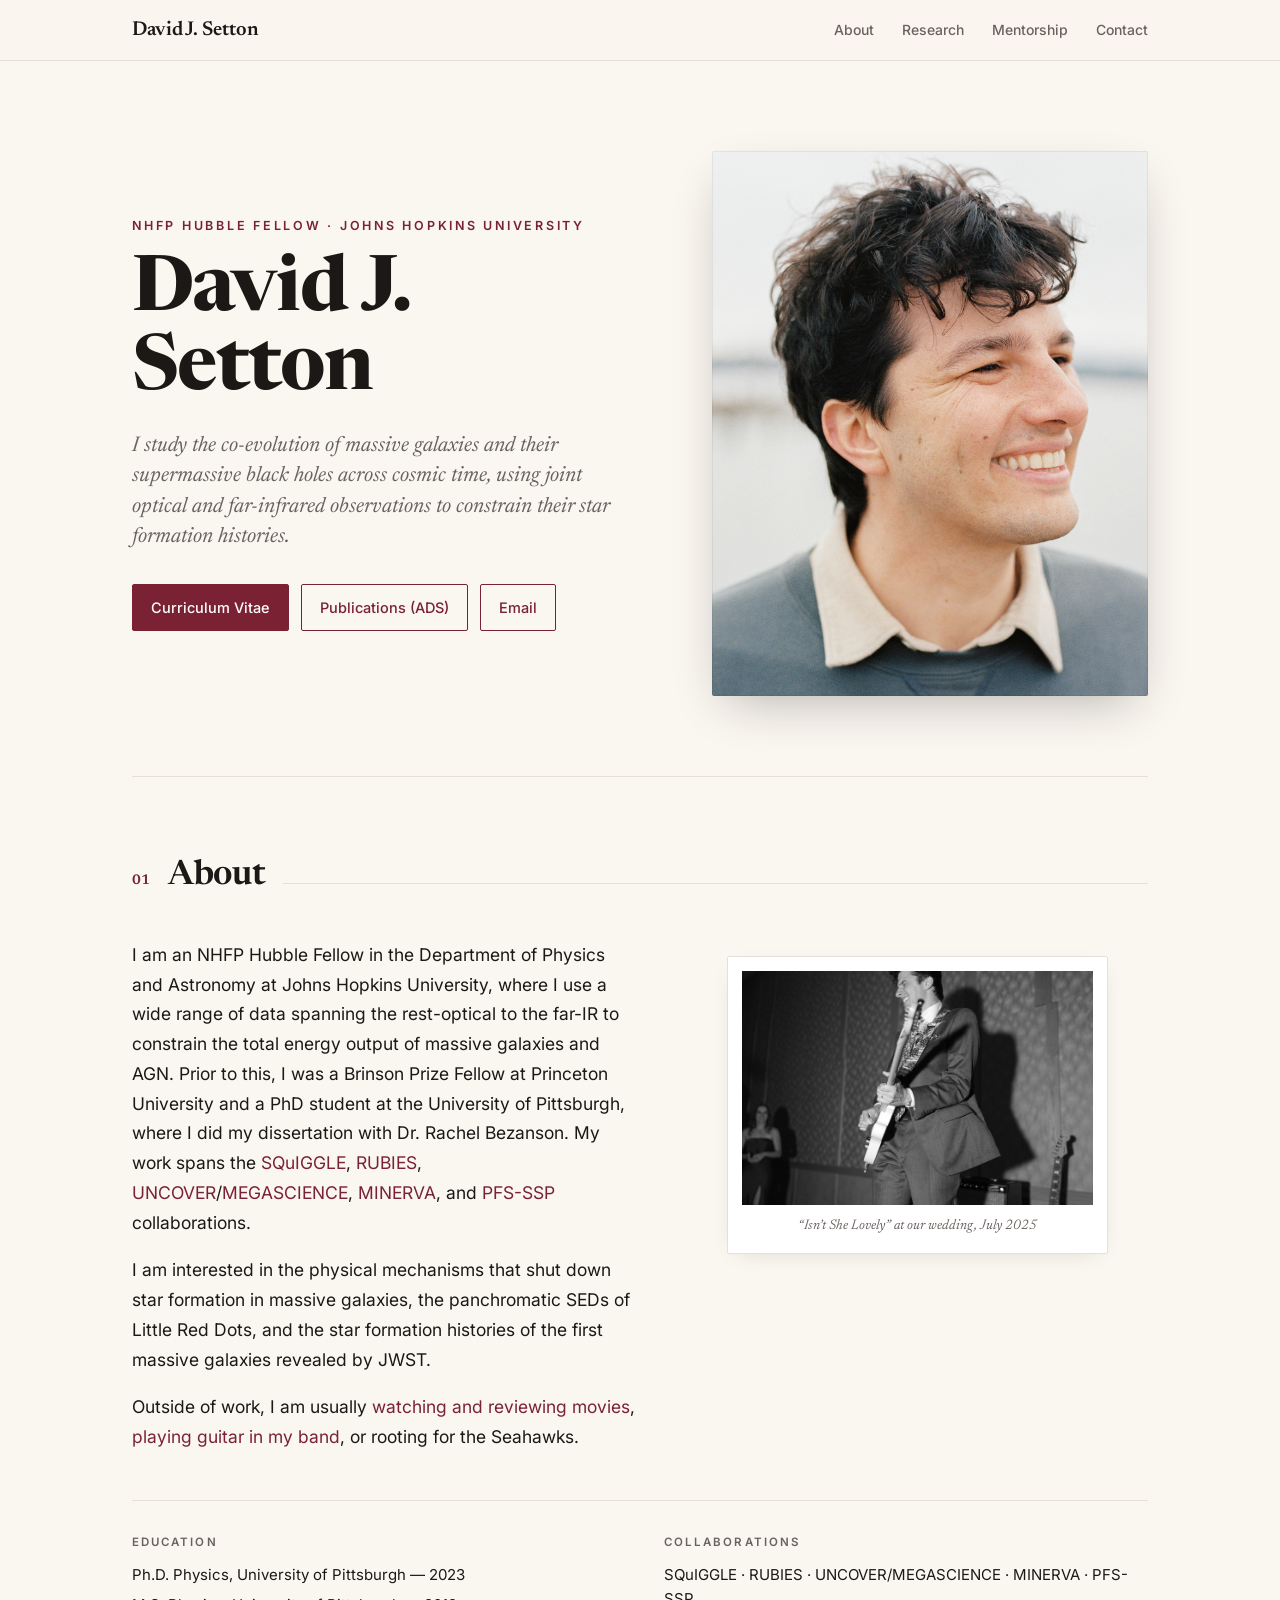
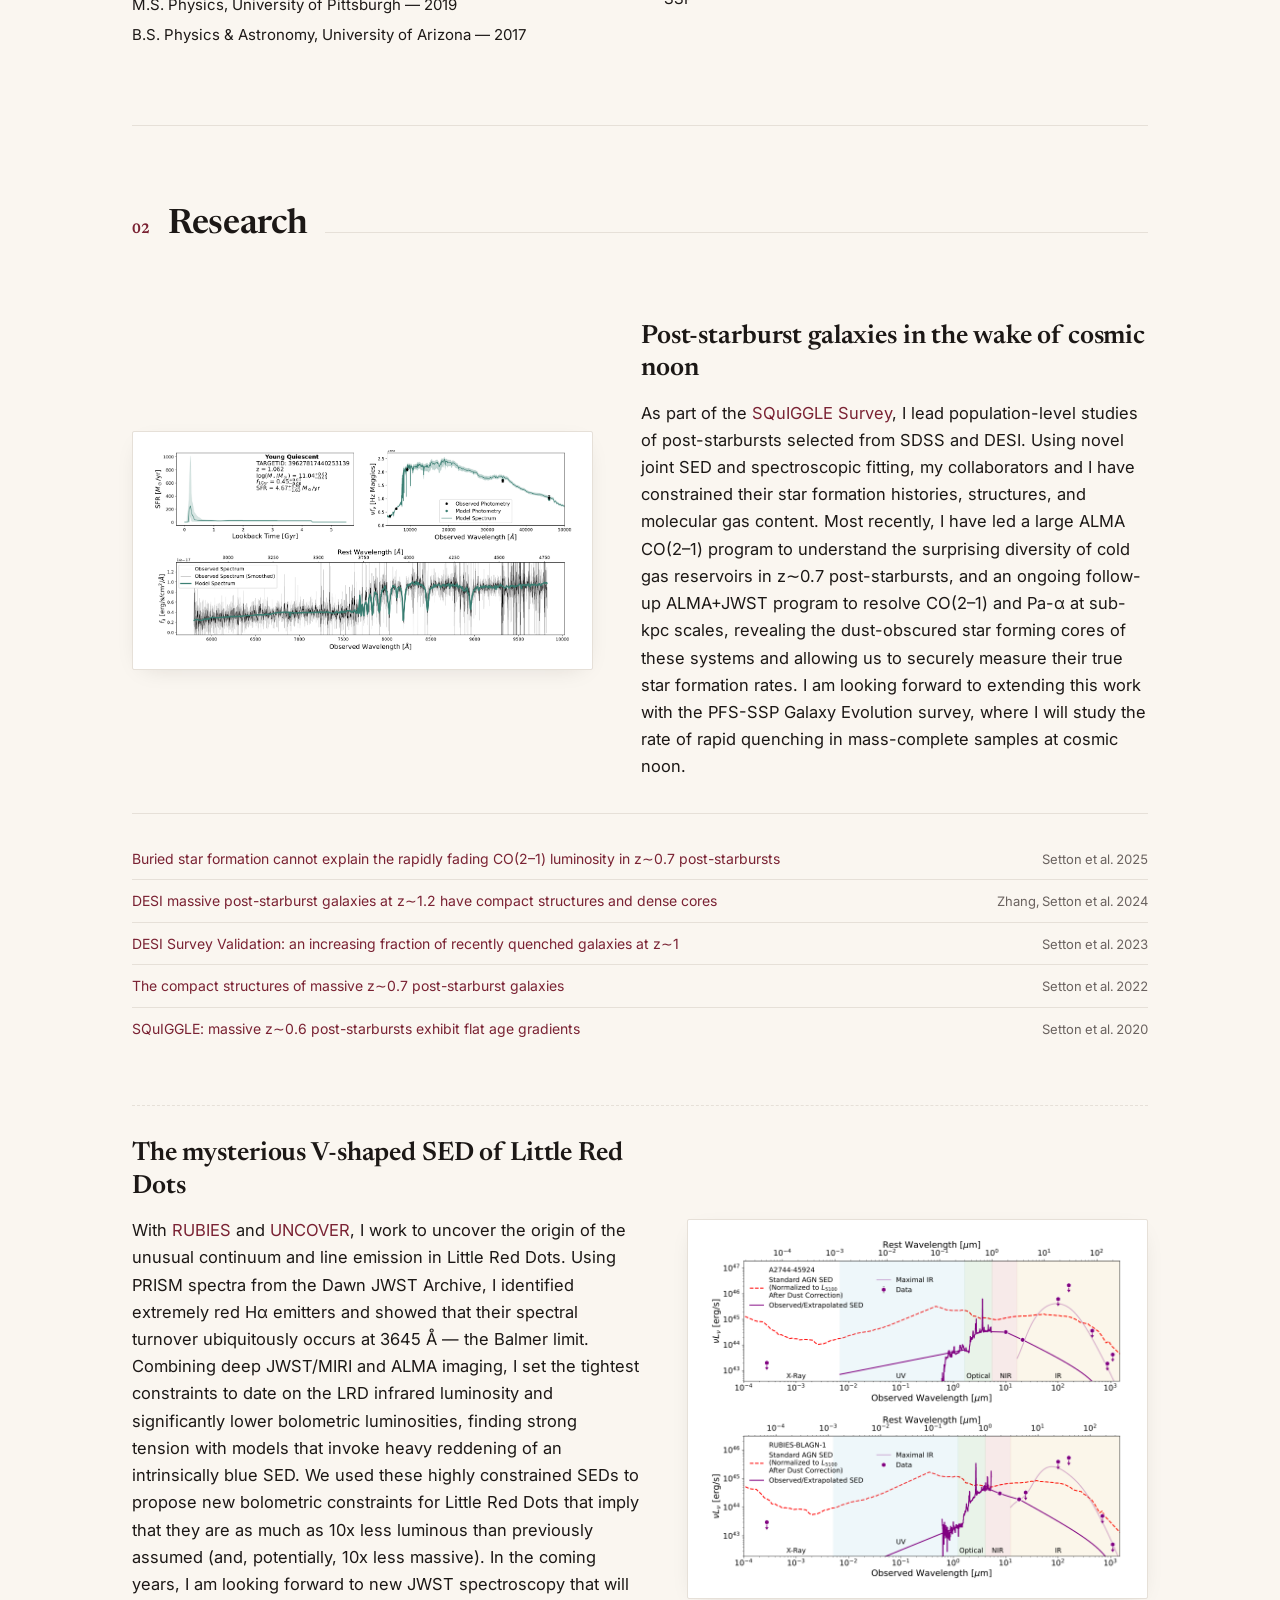
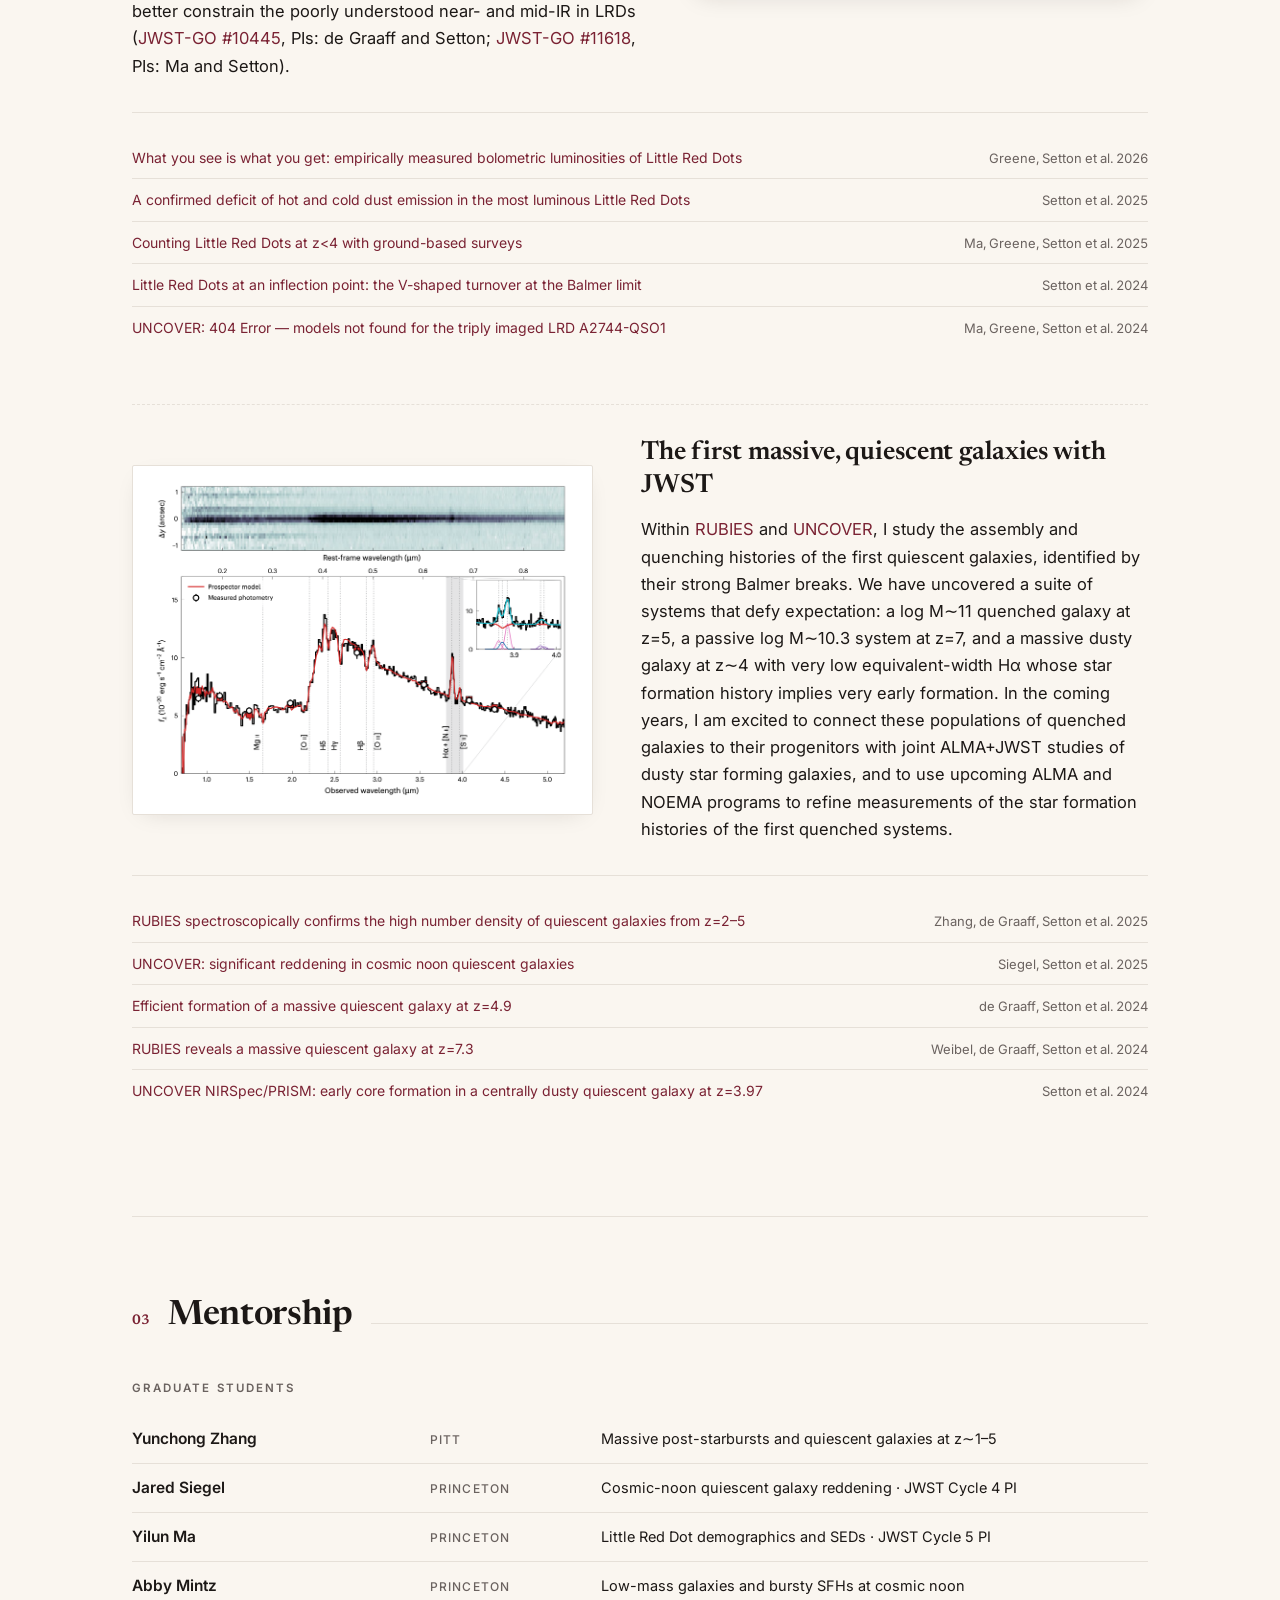
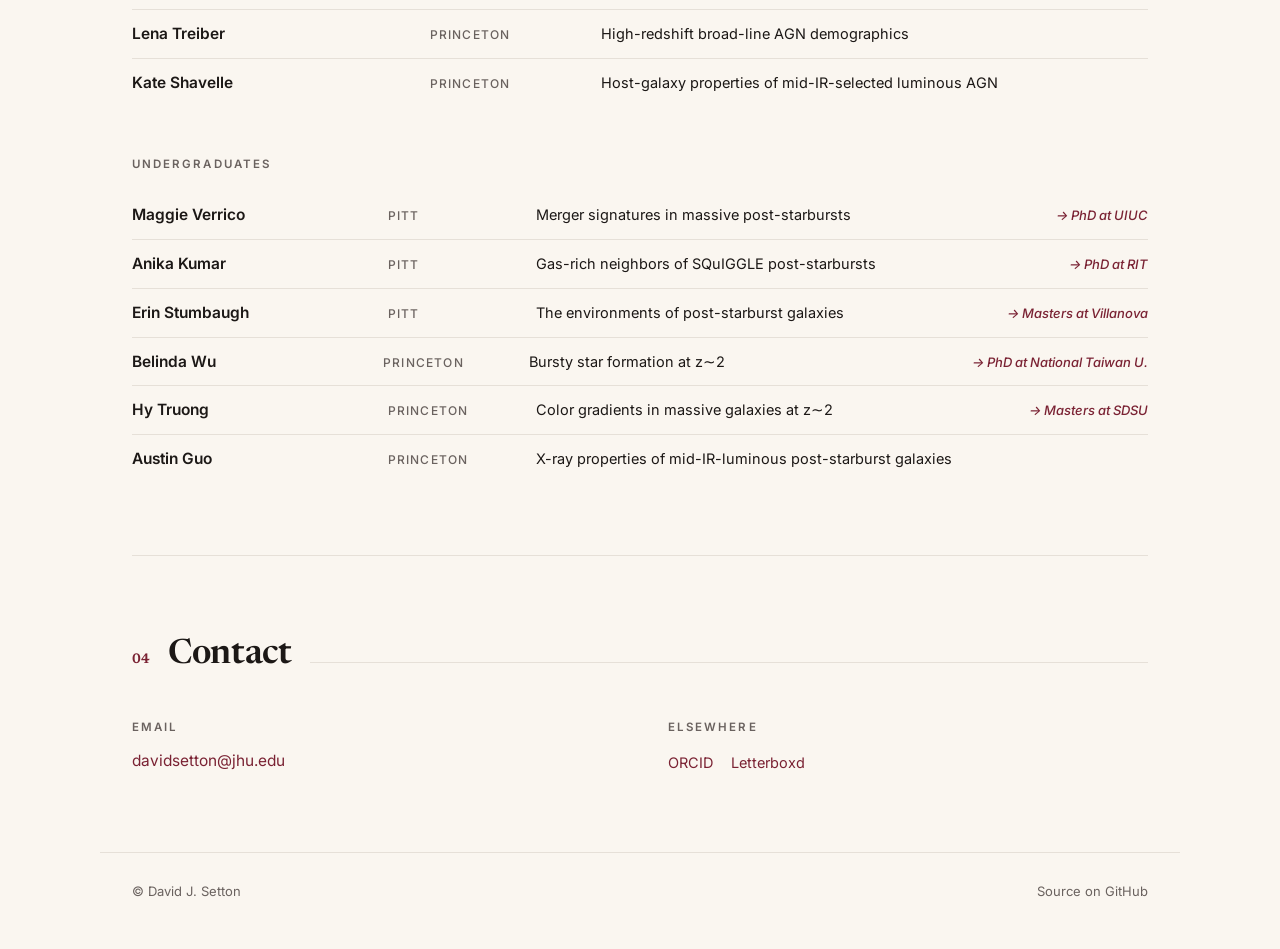
==== commit 90edb157: "Personal site: refresh CV" ====
--- a/index.html
+++ b/index.html
@@ -4,7 +4,7 @@
   <meta charset="utf-8">
   <meta name="viewport" content="width=device-width, initial-scale=1">
   <title>David J. Setton — Astrophysicist</title>
-  <meta name="description" content="David J. Setton — Brinson Prize Fellow at Princeton University, incoming NHFP Hubble Fellow at Johns Hopkins University. Spectral energy distribution modeling of massive galaxies across cosmic time.">
+  <meta name="description" content="David J. Setton — NHFP Hubble Fellow at Johns Hopkins University. Spectral energy distribution modeling of massive galaxies across cosmic time.">
   <link rel="preconnect" href="https://fonts.googleapis.com">
   <link rel="preconnect" href="https://fonts.gstatic.com" crossorigin>
   <link href="https://fonts.googleapis.com/css2?family=Newsreader:ital,opsz,wght@0,6..72,400..700;1,6..72,400..600&family=Inter:wght@400;500;600&display=swap" rel="stylesheet">
@@ -18,7 +18,7 @@
     <ul>
       <li><a href="#about">About</a></li>
       <li><a href="#research">Research</a></li>
-      <li><a href="#teaching">Teaching</a></li>
+      <li><a href="#mentorship">Mentorship</a></li>
       <li><a href="#contact">Contact</a></li>
     </ul>
   </div>
@@ -29,13 +29,12 @@
   <section class="hero">
     <div>
       <p class="eyebrow">
-        Brinson Prize Fellow · Princeton University
-        <span class="sub">→ NHFP Hubble Fellow · Johns Hopkins · September 2026</span>
+        NHFP Hubble Fellow · Johns Hopkins University
       </p>
       <h1>David&nbsp;J.<br>Setton</h1>
       <p class="lede">I study the co-evolution of massive galaxies and their supermassive black holes across cosmic time, using joint optical and far-infrared observations to constrain their star formation histories.</p>
       <div class="cta">
-        <a href="assets/pdfs/CV_June_15_2026.pdf">Curriculum Vitae</a>
+        <a href="assets/pdfs/CV_September_2_2026.pdf">Curriculum Vitae</a>
         <a href="https://ui.adsabs.harvard.edu/search/q=%20author%3A%22setton%2C%20david%22&sort=date%20desc%2C%20bibcode%20desc">Publications (ADS)</a>
         <a href="mailto:davidsetton@jhu.edu">Email</a>
       </div>
@@ -54,9 +53,9 @@
     <div class="about-layout">
       <div class="about-top">
         <div class="content">
-          <p>I am a Brinson Prize Fellow in the Department of Astrophysical Sciences at Princeton University, where I have used a wide range of data spanning the rest-optical to the far-IR to constrain the total energy output of massive galaxies and AGN. In September 2026 I will move to Johns Hopkins University as an NHFP Hubble Fellow. My work spans the <a href="http://squigglesurvey.github.io">SQuIGGLE</a>, <a href="https://annadeg.github.io/projects/RUBIES/">RUBIES</a>, <a href="https://jwst-uncover.github.io/">UNCOVER</a>, <a href="https://minerva.colorado.edu/">MINERVA</a>, and <a href="https://ui.adsabs.harvard.edu/abs/2022arXiv220614908G/abstract">PFS-SSP</a> collaborations.</p>
+          <p>I am an NHFP Hubble Fellow in the Department of Physics and Astronomy at Johns Hopkins University, where I use a wide range of data spanning the rest-optical to the far-IR to constrain the total energy output of massive galaxies and AGN. Prior to this, I was a Brinson Prize Fellow at Princeton University and a PhD student at the University of Pittsburgh, where I did my dissertation with Dr. Rachel Bezanson. My work spans the <a href="http://squigglesurvey.github.io">SQuIGGLE</a>, <a href="https://annadeg.github.io/projects/RUBIES/">RUBIES</a>, <a href="https://jwst-uncover.github.io/">UNCOVER</a>/<a href="https://jwst-uncover.github.io/megascience/">MEGASCIENCE</a>, <a href="https://minerva.colorado.edu/">MINERVA</a>, and <a href="https://ui.adsabs.harvard.edu/abs/2022arXiv220614908G/abstract">PFS-SSP</a> collaborations.</p>
           <p>I am interested in the physical mechanisms that shut down star formation in massive galaxies, the panchromatic SEDs of Little Red Dots, and the star formation histories of the first massive galaxies revealed by JWST.</p>
-          <p>Outside of work, I am usually <a href="https://letterboxd.com/davidsetton/">watching and reviewing movies</a>, <a href="https://www.youtube.com/watch?v=kAU-MHYpImw">playing guitar in my band</a>, or rooting for my Seahawks.</p>
+          <p>Outside of work, I am usually <a href="https://letterboxd.com/davidsetton/">watching and reviewing movies</a>, <a href="https://www.youtube.com/watch?v=kAU-MHYpImw">playing guitar in my band</a>, or rooting for the Seahawks.</p>
         </div>
         <figure class="figure">
           <img src="images/guitar_reception.jpg" alt='David playing "Isn&rsquo;t She Lovely" at his wedding reception'>
@@ -104,14 +103,14 @@
 
     <div class="research-item reverse">
       <div class="research-top">
-        <div class="figure"><img src="images/monster_nulnu.png" alt="V-shaped SED of a Little Red Dot"></div>
+        <div class="figure"><img src="images/Greene26.png" alt="Panchromatic SEDs of Little Red Dots"></div>
         <div class="content">
           <h3>The mysterious V-shaped SED of Little Red Dots</h3>
-          <p>With <a href="https://annadeg.github.io/projects/RUBIES/">RUBIES</a> and <a href="https://jwst-uncover.github.io/">UNCOVER</a>, I work to uncover the origin of the unusual continuum and line emission in Little Red Dots. Using PRISM spectra from the Dawn JWST Archive, I identified extremely red Hα emitters and showed that their spectral turnover ubiquitously occurs at 3645 Å — the Balmer limit. Combining deep JWST/MIRI and ALMA imaging, I set the tightest constraints to date on the LRD infrared luminosity and significantly lower bolometric luminosities, finding strong tension with models that invoke heavy reddening of an intrinsically blue SED. In the coming years, I am looking forward to new JWST spectroscopy that will better constrain the poorly understood near- and mid-IR in LRDs (<a href="https://www.stsci.edu/jwst/science-execution/program-information?id=10445">JWST-GO #10445</a>, PIs: de Graaff and Setton; <a href="https://www.stsci.edu/jwst/science-execution/program-information?id=11618">JWST-GO #11618</a>, PIs: Ma and Setton).</p>
+          <p>With <a href="https://annadeg.github.io/projects/RUBIES/">RUBIES</a> and <a href="https://jwst-uncover.github.io/">UNCOVER</a>, I work to uncover the origin of the unusual continuum and line emission in Little Red Dots. Using PRISM spectra from the Dawn JWST Archive, I identified extremely red Hα emitters and showed that their spectral turnover ubiquitously occurs at 3645 Å — the Balmer limit. Combining deep JWST/MIRI and ALMA imaging, I set the tightest constraints to date on the LRD infrared luminosity and significantly lower bolometric luminosities, finding strong tension with models that invoke heavy reddening of an intrinsically blue SED. We used these highly constrained SEDs to propose new bolometric constraints for Little Red Dots that imply that they are as much as 10x less luminous than previously assumed (and, potentially, 10x less massive). In the coming years, I am looking forward to new JWST spectroscopy that will better constrain the poorly understood near- and mid-IR in LRDs (<a href="https://www.stsci.edu/jwst/science-execution/program-information?id=10445">JWST-GO #10445</a>, PIs: de Graaff and Setton; <a href="https://www.stsci.edu/jwst/science-execution/program-information?id=11618">JWST-GO #11618</a>, PIs: Ma and Setton).</p>
         </div>
       </div>
       <ul class="papers">
-        <li><a href="https://ui.adsabs.harvard.edu/abs/2025arXiv250905434G/abstract">What you see is what you get: empirically measured bolometric luminosities of Little Red Dots</a><span class="authors">Greene, Setton et al. 2025</span></li>
+        <li><a href="https://ui.adsabs.harvard.edu/abs/2025arXiv250905434G/abstract">What you see is what you get: empirically measured bolometric luminosities of Little Red Dots</a><span class="authors">Greene, Setton et al. 2026</span></li>
         <li><a href="https://ui.adsabs.harvard.edu/abs/2025arXiv250302059S/abstract">A confirmed deficit of hot and cold dust emission in the most luminous Little Red Dots</a><span class="authors">Setton et al. 2025</span></li>
         <li><a href="https://ui.adsabs.harvard.edu/abs/2025arXiv250408032M/abstract">Counting Little Red Dots at z&lt;4 with ground-based surveys</a><span class="authors">Ma, Greene, Setton et al. 2025</span></li>
         <li><a href="https://ui.adsabs.harvard.edu/abs/2024arXiv241103424S/abstract">Little Red Dots at an inflection point: the V-shaped turnover at the Balmer limit</a><span class="authors">Setton et al. 2024</span></li>
@@ -148,6 +147,11 @@
       <h4 class="students-heading">Graduate Students</h4>
       <ul class="students-list">
         <li>
+          <a class="name" href="https://yunchongzhang-astro.github.io/">Yunchong Zhang</a>
+          <span class="school">Pitt</span>
+          <span class="topic">Massive post-starbursts and quiescent galaxies at z∼1–5</span>
+        </li>
+        <li>
           <a class="name" href="https://jaredcsiegel.github.io/">Jared Siegel</a>
           <span class="school">Princeton</span>
           <span class="topic">Cosmic-noon quiescent galaxy reddening · JWST Cycle 4 PI</span>
@@ -156,11 +160,6 @@
           <a class="name" href="https://web.astro.princeton.edu/people/yilun-ma">Yilun Ma</a>
           <span class="school">Princeton</span>
           <span class="topic">Little Red Dot demographics and SEDs · JWST Cycle 5 PI</span>
-        </li>
-        <li>
-          <a class="name" href="https://yunchongzhang-astro.github.io/">Yunchong Zhang</a>
-          <span class="school">Pitt</span>
-          <span class="topic">Massive post-starbursts and quiescent galaxies at z∼1–5</span>
         </li>
         <li>
           <a class="name" href="https://web.astro.princeton.edu/people/abby-mintz">Abby Mintz</a>
@@ -211,7 +210,7 @@
           <span class="name">Hy Truong</span>
           <span class="school">Princeton</span>
           <span class="topic">Color gradients in massive galaxies at z∼2</span>
-          <span class="placement">→ PhD at SDSU</span>
+          <span class="placement">→ Masters at SDSU</span>
         </li>
         <li>
           <span class="name">Austin Guo</span>
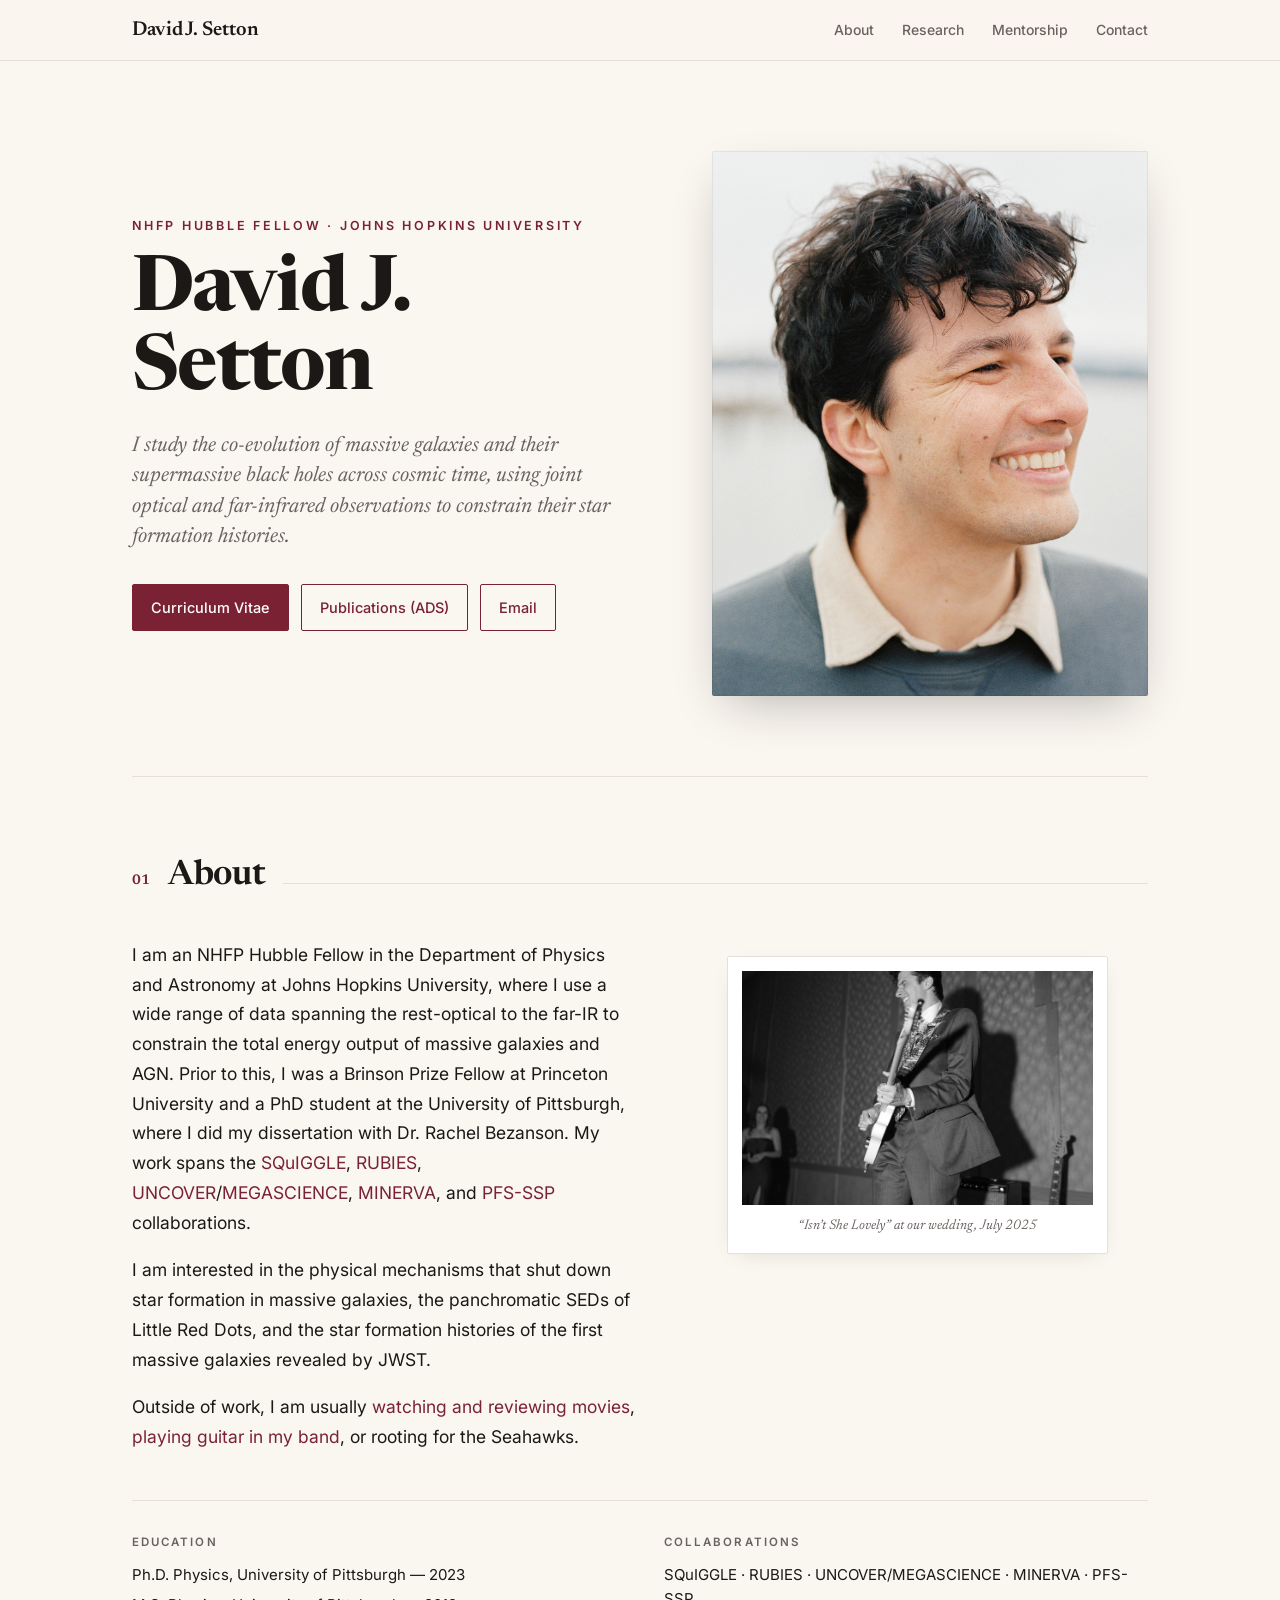
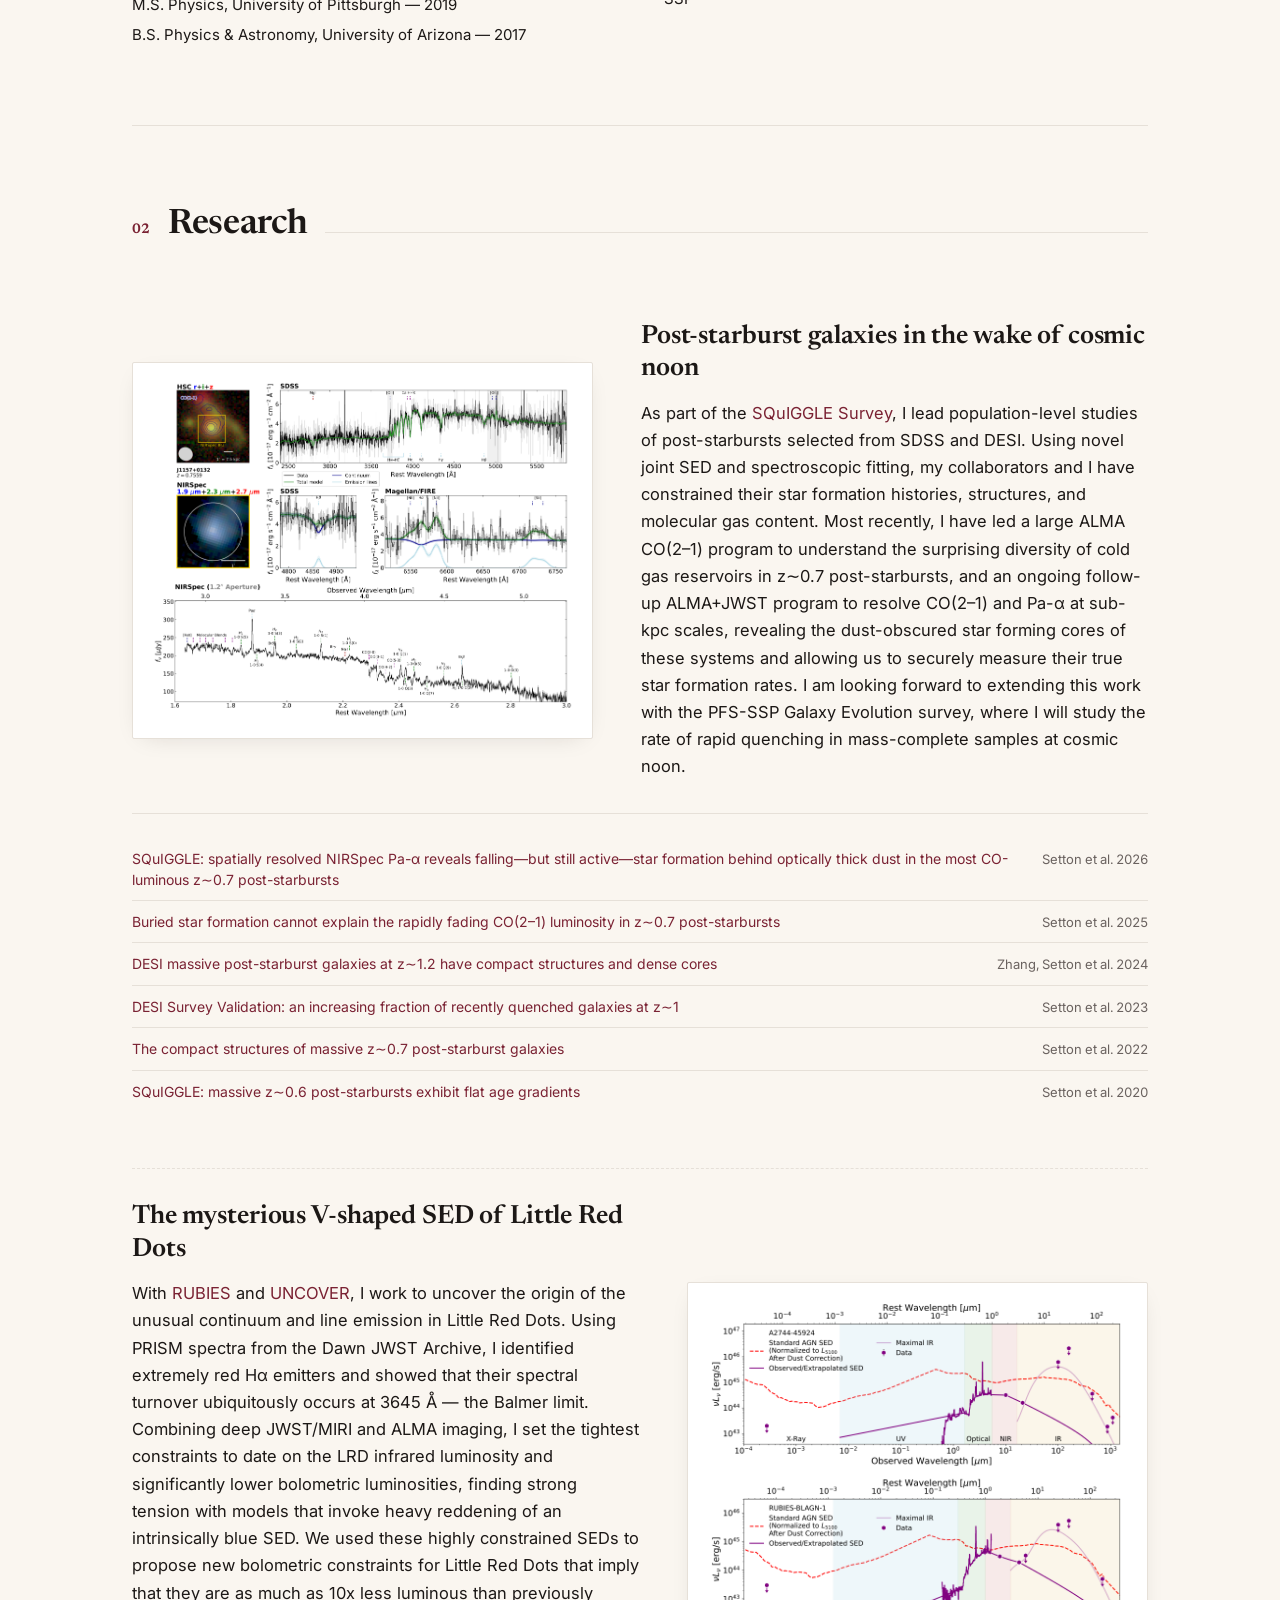
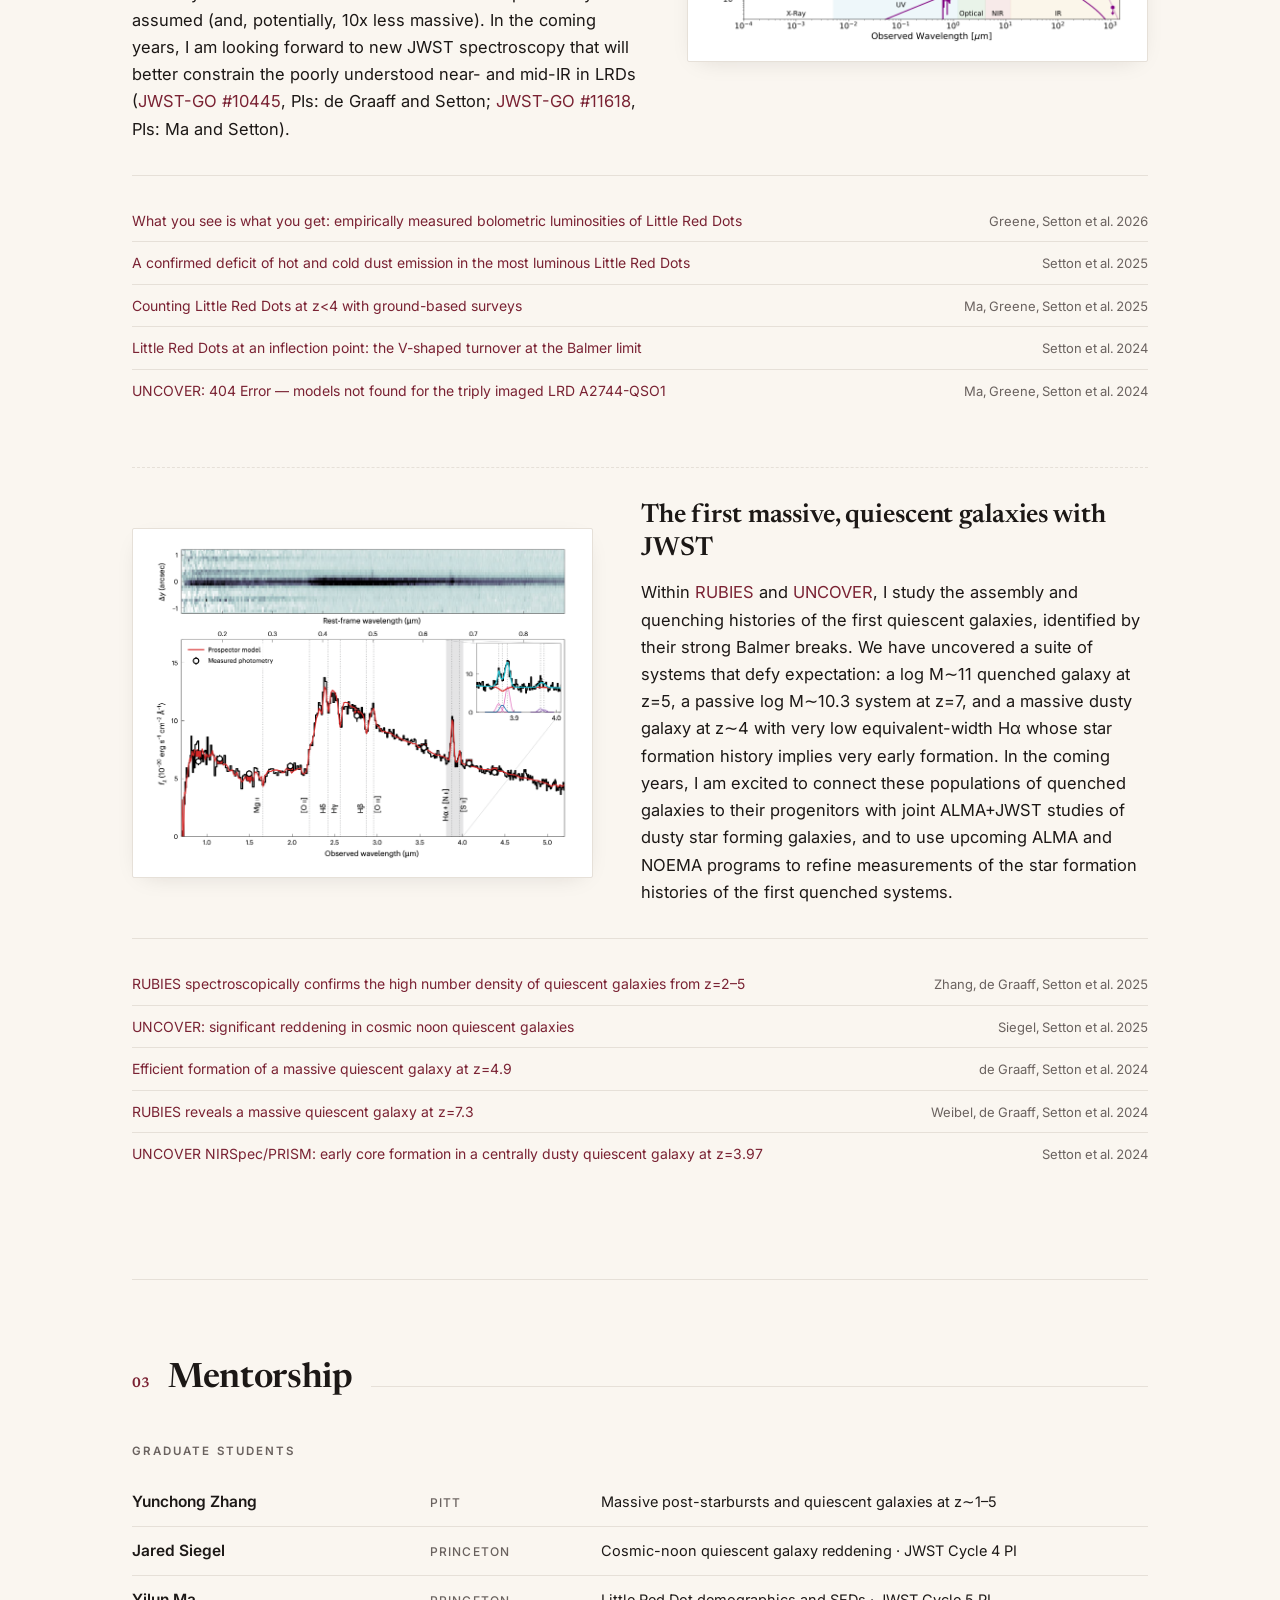
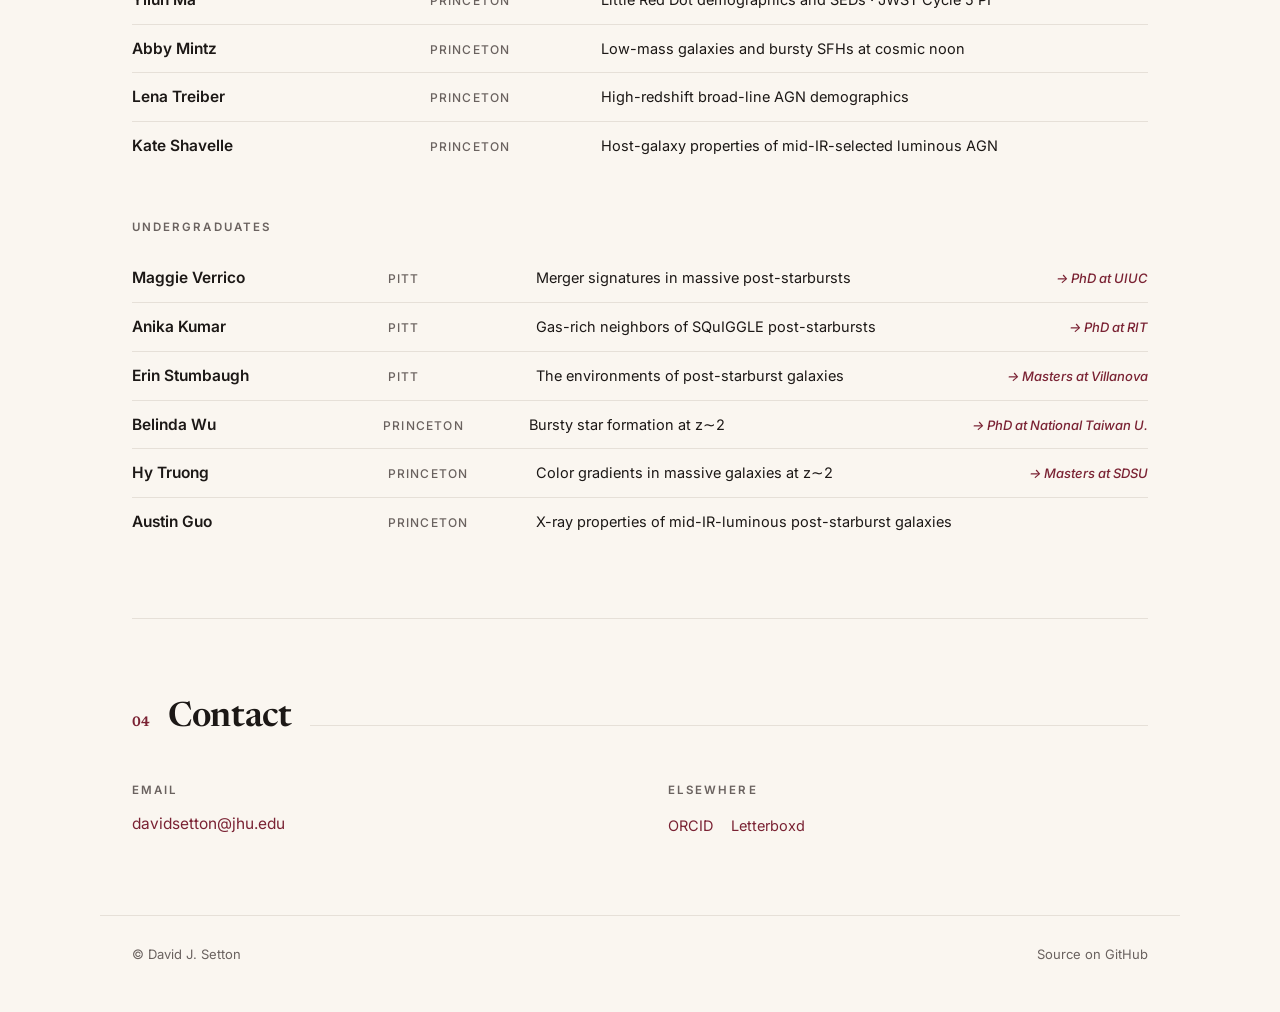
==== commit 659e51a6: "Add Setton+2026 Pa-alpha paper and new post-starburst figure Co-Authored-By: Claude Opus 5.5 <norepl" ====
--- a/index.html
+++ b/index.html
@@ -34,7 +34,7 @@
       <h1>David&nbsp;J.<br>Setton</h1>
       <p class="lede">I study the co-evolution of massive galaxies and their supermassive black holes across cosmic time, using joint optical and far-infrared observations to constrain their star formation histories.</p>
       <div class="cta">
-        <a href="assets/pdfs/CV_September_2_2026.pdf">Curriculum Vitae</a>
+        <a href="assets/pdfs/CV_September_10_2026.pdf">Curriculum Vitae</a>
         <a href="https://ui.adsabs.harvard.edu/search/q=%20author%3A%22setton%2C%20david%22&sort=date%20desc%2C%20bibcode%20desc">Publications (ADS)</a>
         <a href="mailto:davidsetton@jhu.edu">Email</a>
       </div>
@@ -86,13 +86,14 @@
 
     <div class="research-item">
       <div class="research-top">
-        <div class="figure"><img src="images/psb_spec_fit.png" alt="SED + spectral fit of a post-starburst galaxy"></div>
+        <div class="figure"><img src="images/setton26_pa_alpha.png" alt="HSC imaging, SDSS and Magellan/FIRE spectra, and spatially resolved JWST/NIRSpec IFU spectrum of a z=0.76 post-starburst galaxy"></div>
         <div class="content">
           <h3>Post-starburst galaxies in the wake of cosmic noon</h3>
           <p>As part of the <a href="http://squigglesurvey.github.io">SQuIGGLE Survey</a>, I lead population-level studies of post-starbursts selected from SDSS and DESI. Using novel joint SED and spectroscopic fitting, my collaborators and I have constrained their star formation histories, structures, and molecular gas content. Most recently, I have led a large ALMA CO(2–1) program to understand the surprising diversity of cold gas reservoirs in z∼0.7 post-starbursts, and an ongoing follow-up ALMA+JWST program to resolve CO(2–1) and Pa-α at sub-kpc scales, revealing the dust-obscured star forming cores of these systems and allowing us to securely measure their true star formation rates. I am looking forward to extending this work with the PFS-SSP Galaxy Evolution survey, where I will study the rate of rapid quenching in mass-complete samples at cosmic noon.</p>
         </div>
       </div>
       <ul class="papers">
+        <li><a href="https://ui.adsabs.harvard.edu/abs/2026arXiv260931307S/abstract">SQuIGGLE: spatially resolved NIRSpec Pa-α reveals falling—but still active—star formation behind optically thick dust in the most CO-luminous z∼0.7 post-starbursts</a><span class="authors">Setton et al. 2026</span></li>
         <li><a href="https://ui.adsabs.harvard.edu/abs/2025arXiv250900148S/abstract">Buried star formation cannot explain the rapidly fading CO(2–1) luminosity in z∼0.7 post-starbursts</a><span class="authors">Setton et al. 2025</span></li>
         <li><a href="https://ui.adsabs.harvard.edu/abs/2024ApJ...976...36Z/abstract">DESI massive post-starburst galaxies at z∼1.2 have compact structures and dense cores</a><span class="authors">Zhang, Setton et al. 2024</span></li>
         <li><a href="https://ui.adsabs.harvard.edu/abs/2023ApJ...947L..31S/abstract">DESI Survey Validation: an increasing fraction of recently quenched galaxies at z∼1</a><span class="authors">Setton et al. 2023</span></li>
